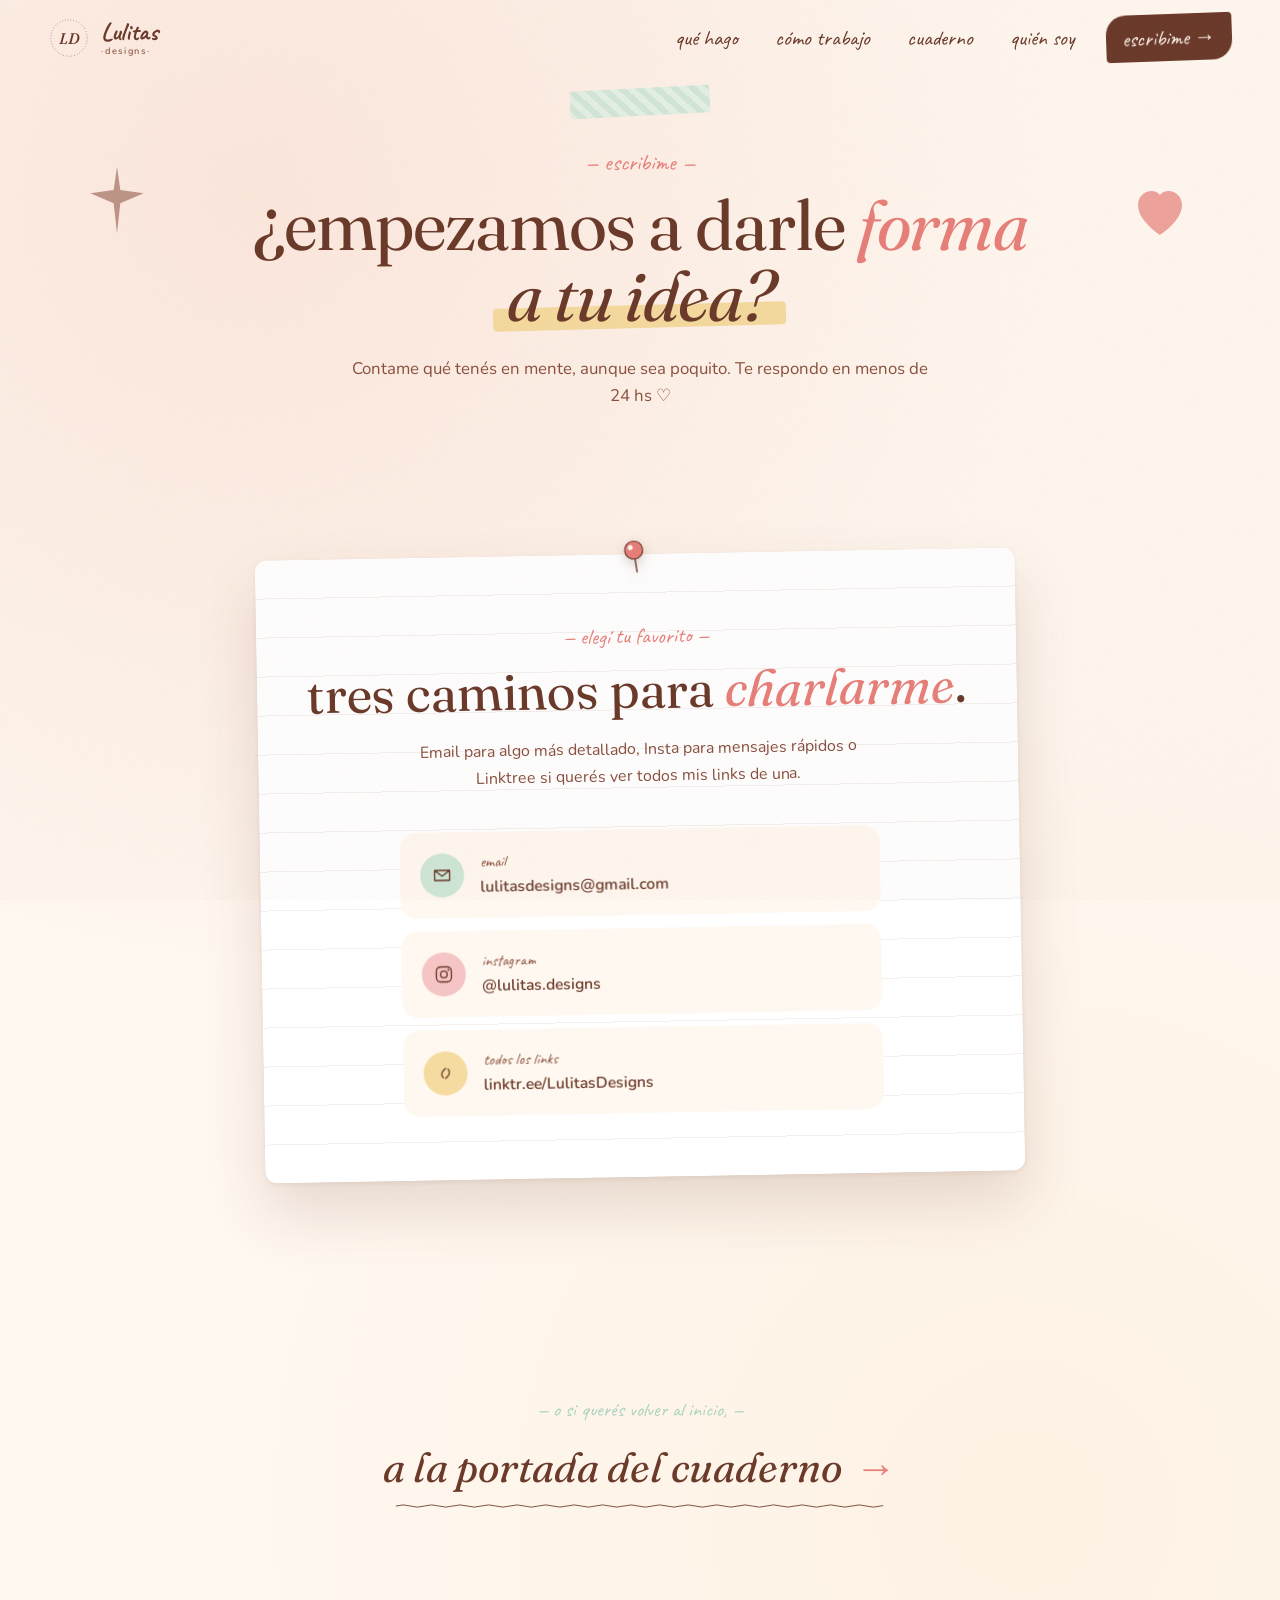
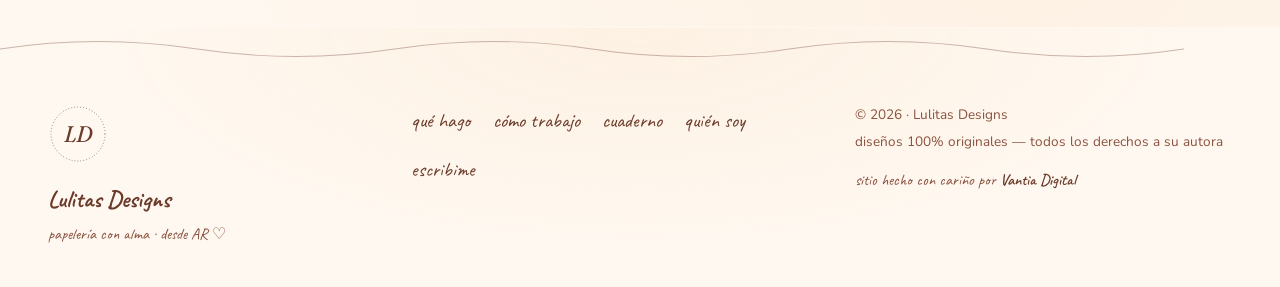
==== pages/contacto.html @ cfa13bd0 "Multi-página: cada sección en su propia URL Sale el one-page con anchors (#servicios, #proceso, etc)" ====
<!doctype html>
<html lang="es">
<head>
  <meta charset="utf-8" />
  <meta name="viewport" content="width=device-width, initial-scale=1, viewport-fit=cover" />
  <title>Escribime · Lulitas Designs</title>
  <meta name="description" content="Escribime por email, Instagram o Linktree. Te respondo en menos de 24 hs con muchas ganas de empezar tu proyecto." />
  <meta name="theme-color" content="#fff8f0" />
  <link rel="icon" type="image/svg+xml" href="../assets/images/favicon.svg" />
  <link rel="preconnect" href="https://fonts.googleapis.com" />
  <link rel="preconnect" href="https://fonts.gstatic.com" crossorigin />
  <link rel="stylesheet" href="https://fonts.googleapis.com/css2?family=Caveat:wght@400;500;600;700&family=Fraunces:ital,opsz,wght@0,9..144,400;0,9..144,500;1,9..144,400;1,9..144,500&family=Nunito:wght@300;400;500;600;700&display=swap" />
  <link rel="stylesheet" href="../assets/css/main.css?v=3" />
  <link rel="stylesheet" href="../assets/css/animations.css?v=3" />
</head>
<body data-page="contacto">

  <div class="loader" id="loader" aria-hidden="true">
    <div class="loader-heart" aria-hidden="true">
      <svg viewBox="0 0 64 64">
        <path d="M32 56s-22-14-22-30c0-8 6-14 14-14 5 0 8 3 8 3s3-3 8-3c8 0 14 6 14 14 0 16-22 30-22 30z"
              fill="#f5c5c5" stroke="#6b3a2a" stroke-width="1.4"/>
        <text x="32" y="32" text-anchor="middle" font-family="Fraunces, serif" font-style="italic" font-size="14" fill="#6b3a2a">LD</text>
      </svg>
    </div>
    <span class="loader-text">un momentito ♡</span>
  </div>

  <header class="nav" id="nav">
    <a href="../index.html" class="nav-brand" aria-label="Lulitas Designs — inicio">
      <span class="nav-stamp">
        <svg viewBox="0 0 60 60" aria-hidden="true">
          <circle cx="30" cy="30" r="26" fill="none" stroke="currentColor" stroke-width=".9" stroke-dasharray="1 3"/>
          <text x="30" y="38" text-anchor="middle" font-family="Fraunces, serif" font-style="italic" font-weight="500" font-size="22" fill="currentColor">LD</text>
        </svg>
      </span>
      <span class="nav-name">
        <em>Lulitas</em>
        <span>·Designs·</span>
      </span>
    </a>

    <nav class="nav-links" aria-label="Navegación principal">
      <a href="servicios.html">qué hago</a>
      <a href="proceso.html">cómo trabajo</a>
      <a href="portfolio.html">cuaderno</a>
      <a href="sobre.html">quién soy</a>
      <a href="contacto.html" class="nav-link-cta">escribime →</a>
    </nav>

    <button class="nav-burger" id="navBurger" aria-label="Abrir menú" aria-expanded="false">
      <span></span><span></span><span></span>
    </button>
  </header>

  <div class="drawer" id="drawer" aria-hidden="true">
    <nav class="drawer-links">
      <a href="servicios.html">qué hago</a>
      <a href="proceso.html">cómo trabajo</a>
      <a href="portfolio.html">cuaderno</a>
      <a href="sobre.html">quién soy</a>
      <a href="contacto.html">escribime ♡</a>
    </nav>
    <div class="drawer-foot">
      <a href="https://www.instagram.com/lulitas.designs/" target="_blank" rel="noopener">@lulitas.designs</a>
      <a href="mailto:lulitasdesigns@gmail.com">email</a>
    </div>
  </div>

  <main>

    <section class="page-hero">
      <span class="ph-tape" aria-hidden="true"></span>
      <svg class="ph-doodle ph-doodle-1" viewBox="0 0 24 24" aria-hidden="true">
        <path d="M12 2 L13 9 L20 10 L13 13 L12 22 L11 13 L4 10 L11 9 Z" fill="currentColor"/>
      </svg>
      <svg class="ph-doodle ph-doodle-2" viewBox="0 0 30 30" aria-hidden="true">
        <path d="M15 26s-11-7-11-15c0-4 3-7 7-7 2.5 0 4 2 4 2s1.5-2 4-2c4 0 7 3 7 7 0 8-11 15-11 15z" fill="currentColor"/>
      </svg>
      <p class="ph-eyebrow">— escribime —</p>
      <h1 class="ph-title">
        ¿empezamos a darle <em>forma</em><br/>
        <span class="hl">a tu idea?</span>
      </h1>
      <p class="ph-sub">
        Contame qué tenés en mente, aunque sea poquito.
        Te respondo en menos de 24 hs ♡
      </p>
    </section>

    <section class="contact">

      <div class="note">
        <span class="note-pin" aria-hidden="true">
          <svg viewBox="0 0 40 40">
            <circle cx="20" cy="14" r="9" fill="#e8807a" stroke="#6b3a2a" stroke-width="1.2"/>
            <circle cx="17" cy="11" r="2.5" fill="#fff8f0"/>
            <path d="M20 23 L20 36" stroke="#6b3a2a" stroke-width="1.4" stroke-linecap="round"/>
          </svg>
        </span>

        <p class="note-eyebrow">— elegí tu favorito —</p>
        <h2 class="note-title">
          tres caminos para <em>charlarme</em>.
        </h2>
        <p class="note-text">
          Email para algo más detallado, Insta para mensajes rápidos
          o Linktree si querés ver todos mis links de una.
        </p>

        <div class="note-channels">
          <a href="mailto:lulitasdesigns@gmail.com" class="channel">
            <span class="channel-circle" style="--c:#cfe7d7" aria-hidden="true">
              <svg viewBox="0 0 24 24"><path d="M3 6h18v12H3z M3 6l9 7 9-7" fill="none" stroke="currentColor" stroke-width="1.6" stroke-linejoin="round"/></svg>
            </span>
            <div>
              <span class="channel-label">email</span>
              <strong>lulitasdesigns@gmail.com</strong>
            </div>
          </a>

          <a href="https://www.instagram.com/lulitas.designs/" target="_blank" rel="noopener" class="channel">
            <span class="channel-circle" style="--c:#f5c5c5" aria-hidden="true">
              <svg viewBox="0 0 24 24"><rect x="3" y="3" width="18" height="18" rx="5" fill="none" stroke="currentColor" stroke-width="1.6"/><circle cx="12" cy="12" r="4" fill="none" stroke="currentColor" stroke-width="1.6"/><circle cx="17.5" cy="6.5" r="1.2" fill="currentColor"/></svg>
            </span>
            <div>
              <span class="channel-label">instagram</span>
              <strong>@lulitas.designs</strong>
            </div>
          </a>

          <a href="https://linktr.ee/LulitasDesigns" target="_blank" rel="noopener" class="channel">
            <span class="channel-circle" style="--c:#f5dba0" aria-hidden="true">
              <svg viewBox="0 0 24 24"><path d="M9 17c-2-2-2-6 0-8l3-3M15 7c2 2 2 6 0 8l-3 3" fill="none" stroke="currentColor" stroke-width="1.6" stroke-linecap="round"/></svg>
            </span>
            <div>
              <span class="channel-label">todos los links</span>
              <strong>linktr.ee/LulitasDesigns</strong>
            </div>
          </a>
        </div>
      </div>

    </section>

    <section class="nextpage">
      <p class="nextpage-eyebrow">— o si querés volver al inicio, —</p>
      <a href="../index.html" class="nextpage-link">
        a la portada del cuaderno <span class="arrow">→</span>
      </a>
    </section>

  </main>

  <footer class="footer">
    <svg class="footer-wave" viewBox="0 0 1200 40" preserveAspectRatio="none" aria-hidden="true">
      <path d="M0 20 Q100 0 200 20 T400 20 T600 20 T800 20 T1000 20 T1200 20"
            fill="none" stroke="#6b3a2a" stroke-width="1.2" stroke-linecap="round"/>
    </svg>
    <div class="footer-inner">
      <div class="footer-brand">
        <svg viewBox="0 0 80 80" aria-hidden="true">
          <circle cx="40" cy="40" r="36" fill="none" stroke="currentColor" stroke-width="1" stroke-dasharray="1 3"/>
          <text x="40" y="50" text-anchor="middle" font-family="Fraunces, serif" font-style="italic" font-size="30" fill="currentColor">LD</text>
        </svg>
        <p><em>Lulitas Designs</em><br/><span>papelería con alma · desde AR ♡</span></p>
      </div>
      <nav class="footer-nav">
        <a href="servicios.html">qué hago</a>
        <a href="proceso.html">cómo trabajo</a>
        <a href="portfolio.html">cuaderno</a>
        <a href="sobre.html">quién soy</a>
        <a href="contacto.html">escribime</a>
      </nav>
      <div class="footer-meta">
        <p>© <span id="year">2026</span> · Lulitas Designs</p>
        <p>diseños 100% originales — todos los derechos a su autora</p>
        <p class="footer-sig">sitio hecho con cariño por <a href="#" rel="noopener">Vantia Digital</a></p>
      </div>
    </div>
  </footer>

  <script src="../assets/js/main.js?v=3" defer></script>
  <script src="../assets/js/animations.js?v=3" defer></script>
</body>
</html>
---- assets/css/main.css ----
/* =============================================================
   Lulitas Designs · main.css  ·  v2
   Estética: scrapbook / papelería boutique.
   Washi tape, polaroids, doodles, handwritten.
   ============================================================= */

:root {
  /* Marca — paleta blush dominante, wine como acento */
  --paper:        #fff8f0;
  --paper-warm:   #fdf1e3;
  --paper-pink:   #fce8de;
  --blush:        #fadbd0;
  --blush-deep:   #f5c5c5;
  --pink:         #f0a8a8;
  --pink-deep:    #e8807a;

  --mint:         #cfe7d7;
  --mint-deep:    #a9d3bd;
  --sky:          #d4e6ef;
  --butter:       #f5dba0;
  --lavender:     #ddd0e5;

  --wine:         #6b3a2a;   /* texto principal, doodles, contornos */
  --wine-soft:    #8a513f;
  --ink:          #4a2519;

  --muted:        #a48875;

  /* Layout */
  --maxw: 1240px;
  --pad: clamp(1.25rem, 4vw, 3rem);

  /* Tipos */
  --f-script:  'Caveat', 'Brush Script MT', cursive;
  --f-serif:   'Fraunces', 'Cormorant Garamond', Georgia, serif;
  --f-sans:    'Nunito', -apple-system, BlinkMacSystemFont, 'Segoe UI', sans-serif;

  --r-soft: 14px;
  --r-card: 22px;

  --ease: cubic-bezier(.22,.61,.36,1);
  --ease-snap: cubic-bezier(.16,1,.3,1);
}

/* ============================================================
   Reset y base
   ============================================================ */
*, *::before, *::after { box-sizing: border-box; }
html { -webkit-text-size-adjust: 100%; scroll-behavior: smooth; }
html, body { margin: 0; padding: 0; }

body {
  font-family: var(--f-sans);
  font-size: 16.5px;
  line-height: 1.65;
  color: var(--wine);
  /* fondo: papel muy sutilmente texturado */
  background:
    radial-gradient(circle at 20% 10%, var(--paper-pink) 0, transparent 40%),
    radial-gradient(circle at 80% 80%, var(--paper-warm) 0, transparent 45%),
    var(--paper);
  overflow-x: hidden;
  -webkit-font-smoothing: antialiased;
  -moz-osx-font-smoothing: grayscale;
}

/* Textura papel sutil (grano + manchas) */
body::before {
  content: '';
  position: fixed; inset: 0;
  pointer-events: none; z-index: 999;
  background-image: url("data:image/svg+xml;utf8,<svg xmlns='http://www.w3.org/2000/svg' width='220' height='220'><filter id='n'><feTurbulence type='fractalNoise' baseFrequency='1.2' numOctaves='2' stitchTiles='stitch'/><feColorMatrix values='0 0 0 0 0.42  0 0 0 0 0.23  0 0 0 0 0.17  0 0 0 0.16 0'/></filter><rect width='220' height='220' filter='url(%23n)'/></svg>");
  opacity: .35;
  mix-blend-mode: multiply;
}

img, svg, video { display: block; max-width: 100%; height: auto; }
a { color: inherit; text-decoration: none; }
button { font: inherit; cursor: pointer; border: 0; background: transparent; color: inherit; }
ul, ol { margin: 0; padding: 0; list-style: none; }
h1, h2, h3, h4 { margin: 0; font-weight: 500; line-height: 1.1; }
p { margin: 0; }

::selection { background: var(--blush-deep); color: var(--wine); }

/* ============================================================
   LOADER (corazón latiendo)
   ============================================================ */
.loader {
  position: fixed; inset: 0; z-index: 1200;
  background: var(--paper);
  display: grid; place-items: center; gap: 1rem;
  transition: opacity .7s var(--ease), visibility .7s;
}
.loader.is-hidden { opacity: 0; visibility: hidden; }
.loader-heart {
  width: 80px;
  animation: heart-beat 1.1s ease-in-out infinite;
}
.loader-text {
  font-family: var(--f-script); font-size: 1.5rem; color: var(--wine);
}
@keyframes heart-beat {
  0%, 100% { transform: scale(1); }
  20%      { transform: scale(1.15); }
  40%      { transform: scale(.95); }
  60%      { transform: scale(1.1); }
}

/* ============================================================
   NAVBAR – tipo postal
   ============================================================ */
.nav {
  position: fixed; top: 0; left: 0; right: 0; z-index: 100;
  display: flex; align-items: center; justify-content: space-between;
  gap: 1.5rem;
  padding: .9rem var(--pad);
  background: transparent;
  transition: background .3s var(--ease), backdrop-filter .3s, border-color .3s, padding .3s;
  border-bottom: 1px solid transparent;
}
.nav.is-scrolled {
  background: rgba(255, 248, 240, .82);
  backdrop-filter: blur(12px) saturate(1.4);
  -webkit-backdrop-filter: blur(12px) saturate(1.4);
  border-bottom-color: rgba(107,58,42,.1);
  padding-top: .65rem; padding-bottom: .65rem;
}

.nav-brand {
  display: inline-flex; align-items: center; gap: .7rem;
  color: var(--wine);
}
.nav-stamp {
  width: 42px; height: 42px; display: grid; place-items: center;
  color: var(--wine);
  transition: transform .5s var(--ease-snap);
}
.nav-stamp svg { width: 100%; height: 100%; }
.nav-brand:hover .nav-stamp { transform: rotate(-12deg); }

.nav-name { display: flex; flex-direction: column; line-height: 1; gap: 3px; }
.nav-name em {
  font-family: var(--f-script); font-style: normal; font-weight: 700;
  font-size: 1.6rem; color: var(--wine);
}
.nav-name span {
  font-family: var(--f-sans); font-weight: 500; letter-spacing: .18em;
  font-size: .58rem; text-transform: lowercase; color: var(--wine-soft);
}

.nav-links {
  display: flex; gap: 1.8rem; align-items: center;
}
.nav-links a {
  font-family: var(--f-script); font-size: 1.35rem; color: var(--wine);
  position: relative; padding: .2rem .25rem;
  transition: color .25s, transform .3s var(--ease-snap);
}
.nav-links a::after {
  content: ''; position: absolute; left: 0; right: 0; bottom: -2px;
  height: 6px;
  background:
    radial-gradient(circle at 50% 50%, var(--blush-deep) 0 2px, transparent 3px);
  background-size: 8px 100%;
  background-repeat: repeat-x;
  opacity: 0;
  transition: opacity .3s;
}
.nav-links a:hover { transform: translateY(-2px); }
.nav-links a:hover::after,
.nav-links a.is-active::after { opacity: 1; }

.nav-link-cta {
  background: var(--wine); color: var(--paper) !important;
  padding: .35rem 1rem !important;
  border-radius: 20px 4px 20px 4px;
  transform: rotate(-2deg);
}
.nav-link-cta::after { display: none !important; }
.nav-link-cta:hover { transform: rotate(0deg) translateY(-2px) !important; background: var(--pink-deep) !important; }

.nav-burger {
  display: none;
  width: 44px; height: 44px;
  flex-direction: column; justify-content: center; align-items: center; gap: 5px;
}
.nav-burger span {
  display: block; width: 22px; height: 1.6px; background: var(--wine);
  border-radius: 2px;
  transition: transform .3s var(--ease-snap), opacity .3s;
}
.nav-burger.is-open span:nth-child(1) { transform: translateY(6.6px) rotate(45deg); }
.nav-burger.is-open span:nth-child(2) { opacity: 0; }
.nav-burger.is-open span:nth-child(3) { transform: translateY(-6.6px) rotate(-45deg); }

.drawer {
  position: fixed; inset: 0; z-index: 90;
  background:
    radial-gradient(circle at 30% 30%, var(--blush) 0, transparent 50%),
    var(--paper);
  display: flex; flex-direction: column; justify-content: center; align-items: center;
  gap: 2.5rem;
  opacity: 0; visibility: hidden;
  transition: opacity .35s var(--ease), visibility .35s;
}
.drawer.is-open { opacity: 1; visibility: visible; }
.drawer-links { display: flex; flex-direction: column; gap: 1rem; text-align: center; }
.drawer-links a {
  font-family: var(--f-script); font-size: 2.4rem; color: var(--wine);
  transition: transform .3s var(--ease-snap), color .25s;
}
.drawer-links a:hover { color: var(--pink-deep); transform: rotate(-3deg); }
.drawer-foot { display: flex; gap: 1.4rem; font-size: 1rem; color: var(--wine-soft); }
.drawer-foot a { font-family: var(--f-script); font-size: 1.4rem; }

@media (max-width: 900px) {
  .nav-links { display: none; }
  .nav-burger { display: flex; }
}

/* ============================================================
   WASHI TAPE (cintas decorativas)
   ============================================================ */
.washi {
  position: absolute;
  width: 110px; height: 26px;
  top: -10px; left: 50%; transform: translateX(-50%) rotate(-4deg);
  pointer-events: none;
  z-index: 2;
  opacity: .92;
  /* tape rugoso */
  border-radius: 2px;
  filter: drop-shadow(0 1px 2px rgba(107,58,42,.12));
}
.washi-mint   { background:
  repeating-linear-gradient(45deg, rgba(255,255,255,.4) 0 6px, transparent 6px 12px),
  var(--mint);
}
.washi-pink   { background:
  repeating-linear-gradient(135deg, rgba(255,255,255,.45) 0 4px, transparent 4px 10px),
  var(--blush-deep);
}
.washi-butter { background:
  repeating-linear-gradient(0deg, rgba(255,255,255,.4) 0 5px, transparent 5px 12px),
  var(--butter);
}
/* bordes dentados de la cinta */
.washi::before, .washi::after {
  content: ''; position: absolute; top: 0; bottom: 0; width: 8px;
  background: inherit;
  -webkit-mask: radial-gradient(circle at 50% 50%, transparent 3px, black 3.5px);
          mask: radial-gradient(circle at 50% 50%, transparent 3px, black 3.5px);
  background-size: 8px 4px;
}
.washi::before { left: -4px; }
.washi::after  { right: -4px; }
.washi-top    { top: -8px; transform: translateX(-50%) rotate(3deg); }

/* ============================================================
   DOODLES (decoraciones SVG)
   ============================================================ */
.doodle { position: absolute; pointer-events: none; z-index: 1; }

/* ============================================================
   BUTTON soft (handcrafted)
   ============================================================ */
.btn-soft {
  display: inline-flex; align-items: center; gap: .8rem;
  font-family: var(--f-script); font-size: 1.5rem;
  color: var(--paper);
  background: var(--wine);
  padding: .55rem 1.6rem .65rem;
  border-radius: 30px 6px 30px 6px;
  position: relative;
  box-shadow: 0 4px 0 0 var(--ink), 0 8px 20px rgba(107,58,42,.18);
  transition: transform .25s var(--ease-snap), box-shadow .25s, background .25s;
  transform: rotate(-1.5deg);
}
.btn-soft svg { width: 30px; height: 18px; }
.btn-soft:hover {
  transform: rotate(0deg) translateY(-2px);
  background: var(--pink-deep);
  box-shadow: 0 6px 0 0 var(--wine), 0 14px 26px rgba(107,58,42,.25);
}
.btn-soft:active { transform: translateY(2px); box-shadow: 0 1px 0 0 var(--ink); }

.link-doodle {
  display: inline-block;
  font-family: var(--f-script); font-size: 1.3rem;
  color: var(--wine);
  padding-bottom: 4px;
  position: relative;
}
.link-doodle::after {
  content: ''; position: absolute; left: 0; right: 0; bottom: -2px;
  height: 6px;
  background:
    url("data:image/svg+xml;utf8,<svg xmlns='http://www.w3.org/2000/svg' viewBox='0 0 80 6'><path d='M0 3 Q10 0 20 3 T40 3 T60 3 T80 3' fill='none' stroke='%236b3a2a' stroke-width='1.2' stroke-linecap='round'/></svg>") repeat-x;
  background-size: 60px 6px;
  transform: scaleX(.95) translateY(2px);
  transition: transform .3s var(--ease-snap);
}
.link-doodle:hover::after { transform: scaleX(1) translateY(0); }

/* ============================================================
   HERO  (collage)
   ============================================================ */
.hero {
  position: relative;
  padding: 9rem var(--pad) 6rem;
  min-height: 100svh;
  display: grid; place-items: center;
  overflow: hidden;
}

.hero-collage {
  max-width: 1100px;
  width: 100%;
  display: grid;
  grid-template-columns: 1fr 1.1fr;
  gap: 3rem;
  align-items: center;
  position: relative;
  z-index: 3;
}
@media (max-width: 900px) {
  .hero-collage { grid-template-columns: 1fr; gap: 2rem; }
}

/* Polaroid del hero */
.hero-polaroid {
  position: relative;
  background: #fff;
  padding: 16px; padding-bottom: 60px;
  border-radius: 4px;
  box-shadow:
    0 1px 2px rgba(107,58,42,.08),
    0 22px 50px rgba(107,58,42,.18);
  transform: rotate(-4deg);
  justify-self: center;
  max-width: 360px; width: 100%;
  transition: transform .8s var(--ease-snap);
}
.hero-polaroid:hover { transform: rotate(-1deg) scale(1.02); }

.hero-polaroid .polaroid-image {
  background: var(--blush);
  border-radius: 2px;
  overflow: hidden;
}
.hero-polaroid .polaroid-image svg { width: 100%; height: auto; display: block; }

.polaroid-caption {
  position: absolute; left: 0; right: 0; bottom: 14px;
  text-align: center;
  font-family: var(--f-script); font-size: 1.6rem;
  color: var(--wine);
}
.polaroid-caption em { font-style: italic; color: var(--pink-deep); font-family: var(--f-serif); font-weight: 500; }

/* Carta del hero */
.hero-letter { position: relative; }

.hero-hi {
  display: flex; align-items: center; gap: .8rem;
  margin-bottom: 1rem;
}
.hi-hand {
  font-family: var(--f-script); font-size: 2rem; color: var(--pink-deep);
  transform: rotate(-3deg);
}
.hi-icon { font-size: 1.6rem; color: var(--mint-deep); animation: spin-slow 18s linear infinite; }
@keyframes spin-slow { to { transform: rotate(360deg); } }

.hero-title {
  font-family: var(--f-serif);
  font-size: clamp(2.6rem, 7vw, 5.4rem);
  line-height: 1.02;
  color: var(--wine);
  font-weight: 400;
  letter-spacing: -.02em;
  margin-bottom: 1.4rem;
}
.hero-title em { font-style: italic; color: var(--pink-deep); }
.hero-title .script {
  font-family: var(--f-script); font-size: 1.15em;
  color: var(--wine); font-style: normal;
  display: inline-block; transform: rotate(-2deg) translateY(.05em);
}
.hero-underline {
  position: relative; display: inline-block;
}
.hero-underline::after {
  content: ''; position: absolute; left: -4%; right: -4%; bottom: -.05em;
  height: .35em;
  background: var(--butter);
  z-index: -1;
  transform: rotate(-1deg);
  border-radius: 4px;
}

.hero-text {
  font-size: 1.05rem; color: var(--wine-soft);
  max-width: 460px; margin-bottom: 2rem;
}
.hero-text strong { color: var(--wine); font-weight: 700; }

.hero-actions {
  display: flex; align-items: center; gap: 1.6rem; flex-wrap: wrap;
}

/* Decoraciones hero */
.doodle-flor-1 {
  width: 70px; top: 14%; right: 8%; color: var(--mint-deep);
  animation: float 8s ease-in-out infinite;
}
.doodle-heart-1 {
  width: 38px; top: 22%; left: 4%; color: var(--pink-deep);
  animation: float 6s ease-in-out infinite .3s;
}
.doodle-heart-2 {
  width: 26px; bottom: 18%; left: 14%; color: var(--blush-deep);
  animation: float 7s ease-in-out infinite .8s;
}
.doodle-star-1 {
  width: 28px; top: 60%; right: 18%; color: var(--butter);
  animation: twinkle 3s ease-in-out infinite;
}
.doodle-swirl-1 {
  width: 110px; bottom: 12%; right: 6%; color: var(--wine-soft);
  opacity: .55;
}
.doodle-arrow {
  width: 90px; bottom: 28%; left: 38%; color: var(--wine-soft);
  opacity: .6;
}
@keyframes float {
  0%, 100% { transform: translateY(0) rotate(0); }
  50%      { transform: translateY(-12px) rotate(6deg); }
}
@keyframes twinkle {
  0%, 100% { opacity: .9; transform: scale(1); }
  50%      { opacity: 1; transform: scale(1.3) rotate(180deg); }
}

/* Sticker bunny pegado abajo derecha */
.sticker {
  position: absolute; z-index: 4; pointer-events: none;
  filter: drop-shadow(0 6px 12px rgba(107,58,42,.18));
}
.sticker-bunny {
  bottom: 4%; right: 4%; width: 80px;
  transform: rotate(12deg);
  animation: bounce 4s ease-in-out infinite;
}
@keyframes bounce {
  0%, 100% { transform: rotate(12deg) translateY(0); }
  50%      { transform: rotate(8deg) translateY(-8px); }
}

/* Badge "100% hecho a mano" */
.badge-round {
  position: absolute;
  width: 110px; height: 110px;
  pointer-events: none;
  filter: drop-shadow(0 6px 14px rgba(107,58,42,.18));
}
.badge-handmade {
  top: 8%; left: 50%;
  transform: rotate(-15deg);
}
.badge-handmade svg { animation: badge-spin 22s linear infinite; }
@keyframes badge-spin {
  to { transform: rotate(360deg); }
}
@media (max-width: 900px) {
  .badge-handmade { top: 4%; left: auto; right: 8%; width: 90px; }
  .sticker-bunny { display: none; }
}

/* ============================================================
   DIVIDER ondulado
   ============================================================ */
.divider {
  display: block;
  width: 100%; height: 40px;
  margin: 1.5rem 0;
  opacity: .35;
}

/* ============================================================
   PAGE HEADS reutilizables (no eyebrow con dot)
   ============================================================ */
.page-head {
  max-width: 700px; margin: 0 auto 4rem;
  text-align: center;
}
.page-eyebrow {
  font-family: var(--f-script); font-size: 1.3rem;
  color: var(--pink-deep); margin-bottom: .6rem;
}
.page-eyebrow.alt { color: var(--mint-deep); }
.page-title {
  font-family: var(--f-serif);
  font-size: clamp(2rem, 4.6vw, 3.4rem);
  color: var(--wine); font-weight: 400; line-height: 1.05;
  letter-spacing: -.015em;
}
.page-title em { font-style: italic; color: var(--pink-deep); }
.page-title .hl {
  position: relative; display: inline-block;
  font-style: italic; color: var(--wine);
}
.page-title .hl::after {
  content: ''; position: absolute; left: -5%; right: -5%; bottom: 4%;
  height: .35em; background: var(--mint); z-index: -1;
  transform: rotate(-1.5deg); border-radius: 4px;
}
.page-sub {
  margin-top: 1.2rem;
  color: var(--wine-soft); font-size: 1rem;
}

/* ============================================================
   SERVICIOS — etiquetas / tag cards
   ============================================================ */
.services {
  padding: 5rem var(--pad) 6rem;
  max-width: var(--maxw); margin: 0 auto;
}

.tags-wall {
  display: grid;
  grid-template-columns: repeat(auto-fit, minmax(260px, 1fr));
  gap: 2rem 1.6rem;
  padding-top: 2rem;
}

.tag-card {
  position: relative;
  background: #fff;
  border-radius: 8px;
  padding: 2.4rem 1.7rem 1.6rem;
  box-shadow:
    0 1px 2px rgba(107,58,42,.06),
    0 16px 36px rgba(107,58,42,.10);
  transform: rotate(var(--tilt, -3deg));
  transition: transform .5s var(--ease-snap), box-shadow .5s;
  --tilt: -3deg;
}
.tag-1 { --tilt: -3deg; } .tag-2 { --tilt: 2deg; }
.tag-3 { --tilt: -2deg; } .tag-4 { --tilt: 3deg; }
.tag-5 { --tilt: -1deg; } .tag-6 { --tilt: 2deg; }
.tag-card:hover {
  transform: rotate(0deg) translateY(-6px);
  box-shadow:
    0 1px 2px rgba(107,58,42,.08),
    0 28px 50px rgba(107,58,42,.18);
}

.tag-sticker {
  position: absolute; top: -16px; right: 22px;
  width: 50px; height: 50px; border-radius: 50%;
  background: var(--c, var(--blush-deep));
  display: grid; place-items: center;
  font-size: 1.4rem; color: var(--wine);
  box-shadow: 0 4px 10px rgba(107,58,42,.15);
  transform: rotate(8deg);
  transition: transform .4s var(--ease-snap);
}
.tag-card:hover .tag-sticker { transform: rotate(-10deg) scale(1.1); }

.tag-card h3 {
  font-family: var(--f-serif); font-style: italic;
  font-size: 1.55rem; color: var(--wine);
  margin-bottom: .6rem;
  font-weight: 500;
}
.tag-card p {
  color: var(--wine-soft); font-size: .96rem;
  margin-bottom: 1.2rem; line-height: 1.55;
}
.tag-list {
  display: flex; flex-wrap: wrap; gap: .4rem;
}
.tag-list li {
  font-family: var(--f-script); font-size: 1.05rem;
  color: var(--wine);
  padding: .05rem .65rem;
  background: var(--paper-warm);
  border-radius: 16px;
}

.badge-mini {
  position: absolute; bottom: -10px; left: 20px;
  font-family: var(--f-script); font-size: 1.05rem;
  background: var(--pink-deep); color: var(--paper);
  padding: .15rem .8rem;
  border-radius: 12px;
  transform: rotate(-4deg);
  box-shadow: 0 4px 10px rgba(232,128,122,.4);
}

/* ============================================================
   PROCESO — notebook con checklist
   ============================================================ */
.process {
  padding: 6rem var(--pad);
}

.notebook {
  max-width: 800px; margin: 0 auto;
  background: #fff;
  border-radius: 4px;
  padding: 3rem 2.5rem;
  position: relative;
  box-shadow: 0 1px 2px rgba(107,58,42,.06), 0 30px 60px rgba(107,58,42,.12);
  /* líneas de cuaderno */
  background-image:
    /* margen rojo izquierdo */
    linear-gradient(to right, transparent 56px, var(--pink-deep) 56px, var(--pink-deep) 57px, transparent 57px),
    /* lineas horizontales */
    repeating-linear-gradient(transparent 0 38px, rgba(107,58,42,.12) 38px 39px);
  background-attachment: local;
}
.notebook::before {
  /* perforaciones izquierdas */
  content: ''; position: absolute; top: 0; bottom: 0; left: 22px;
  width: 14px;
  background-image: radial-gradient(circle at 50% 50%, var(--paper) 4px, transparent 5px);
  background-size: 14px 76px;
  background-repeat: repeat-y;
}

@media (max-width: 600px) {
  .notebook { padding: 2rem 1.4rem 2rem 3rem; }
  .notebook::before { left: 8px; }
}

.notebook-head { text-align: center; margin-bottom: 2.2rem; }
.notebook-title {
  font-family: var(--f-serif); font-size: clamp(1.7rem, 3.6vw, 2.6rem);
  color: var(--wine); font-weight: 400;
}
.notebook-title em { font-style: italic; color: var(--pink-deep); }

.checklist {
  display: flex; flex-direction: column; gap: 1.6rem;
  padding-left: 1.5rem;
}
.check-item {
  display: grid; grid-template-columns: 40px 1fr auto;
  gap: 1rem; align-items: start;
  padding: .3rem 0;
  position: relative;
}
.check-tick {
  width: 30px; height: 30px;
  color: var(--mint-deep);
  margin-top: 4px;
}
.check-tick svg { width: 100%; height: 100%; }

.check-item h3 {
  font-family: var(--f-script); font-size: 1.7rem;
  color: var(--wine); font-weight: 600;
  margin-bottom: .2rem;
}
.check-item p {
  font-size: .98rem; color: var(--wine-soft);
}

.check-num {
  font-family: var(--f-serif); font-style: italic;
  font-size: 1.4rem; color: var(--blush-deep);
  align-self: center;
}

.notebook-foot {
  text-align: center; margin-top: 2.4rem;
  font-family: var(--f-script); font-size: 1.45rem;
  color: var(--wine-soft);
}
.notebook-foot strong { color: var(--pink-deep); font-weight: 700; }

/* ============================================================
   PORTFOLIO — muro de polaroids
   ============================================================ */
.portfolio {
  padding: 6rem var(--pad) 8rem;
  max-width: var(--maxw); margin: 0 auto;
  position: relative;
}

.board {
  display: grid;
  grid-template-columns: repeat(3, 1fr);
  gap: 3rem 2.4rem;
  padding: 3rem 1rem 2rem;
}
@media (max-width: 900px) { .board { grid-template-columns: repeat(2, 1fr); } }
@media (max-width: 560px) { .board { grid-template-columns: 1fr; gap: 2.5rem; } }

.polaroid {
  position: relative;
  background: #fff;
  padding: 14px; padding-bottom: 52px;
  border-radius: 3px;
  box-shadow:
    0 1px 2px rgba(107,58,42,.08),
    0 18px 40px rgba(107,58,42,.14);
  transform: rotate(var(--rot-deg, 0deg));
  transition: transform .6s var(--ease-snap), box-shadow .5s, z-index 0s linear .5s;
  margin: 0;
  z-index: 1;
}
.pol-1 { --rot-deg: -3deg; } .pol-2 { --rot-deg: 2deg; }
.pol-3 { --rot-deg: -1deg; } .pol-4 { --rot-deg: 3deg; }
.pol-5 { --rot-deg: -2deg; } .pol-6 { --rot-deg: 1deg; }

.polaroid:hover {
  transform: rotate(0deg) translateY(-8px) scale(1.03);
  box-shadow:
    0 1px 2px rgba(107,58,42,.1),
    0 30px 50px rgba(107,58,42,.22);
  z-index: 10;
  transition-delay: 0s;
}

.polaroid .polaroid-image {
  aspect-ratio: 1 / 1;
  border-radius: 2px;
  overflow: hidden;
  display: grid; place-items: center;
  position: relative;
}
.polaroid figcaption {
  position: absolute; left: 0; right: 0; bottom: 10px;
  text-align: center; line-height: 1.2;
}
.polaroid figcaption span {
  display: block;
  font-family: var(--f-sans); font-size: .68rem; text-transform: uppercase; letter-spacing: .18em;
  color: var(--muted); margin-bottom: 4px;
}
.polaroid figcaption em {
  font-family: var(--f-script); font-style: normal;
  font-size: 1.3rem; color: var(--wine);
}

/* === Mock arts (dentro de polaroid-image) === */
.polaroid-image[data-art="escolares"] { background: linear-gradient(135deg, var(--paper-warm), var(--blush)); }
.polaroid-image[data-art="stickers"]  { background: linear-gradient(135deg, var(--blush), var(--blush-deep)); }
.polaroid-image[data-art="tags"]      { background: linear-gradient(135deg, var(--paper-warm), var(--butter)); }
.polaroid-image[data-art="mama"]      { background: linear-gradient(135deg, var(--blush), var(--pink)); }
.polaroid-image[data-art="pascuas"]   { background: linear-gradient(135deg, var(--sky), var(--paper-warm)); }
.polaroid-image[data-art="digital"]   { background: linear-gradient(135deg, var(--lavender), var(--paper-warm)); }

.art-escolares {
  display: grid; grid-template-columns: 1fr 1fr 1fr;
  gap: .4rem; padding: 1.2rem; width: 100%;
}
.art-escolares span {
  background: #fff;
  border-radius: 4px;
  padding: .65rem .3rem;
  text-align: center;
  font-family: var(--f-script); font-size: 1.15rem;
  color: var(--wine);
  box-shadow: 0 2px 6px rgba(107,58,42,.08);
}

.art-hearts {
  display: grid; grid-template-columns: repeat(3, 1fr);
  gap: .55rem; padding: 1.4rem;
}
.art-hearts .h {
  width: 100%; aspect-ratio: 1; background: var(--c, var(--pink));
  -webkit-mask: url("data:image/svg+xml;utf8,<svg xmlns='http://www.w3.org/2000/svg' viewBox='0 0 24 24'><path fill='black' d='M12 21s-7-4.5-9.5-9.5C0.5 7 4 3 8 4.5 10 5 12 7 12 7s2-2 4-2.5C20 3 23.5 7 21.5 11.5 19 16.5 12 21 12 21z'/></svg>") center/contain no-repeat;
          mask: url("data:image/svg+xml;utf8,<svg xmlns='http://www.w3.org/2000/svg' viewBox='0 0 24 24'><path fill='black' d='M12 21s-7-4.5-9.5-9.5C0.5 7 4 3 8 4.5 10 5 12 7 12 7s2-2 4-2.5C20 3 23.5 7 21.5 11.5 19 16.5 12 21 12 21z'/></svg>") center/contain no-repeat;
  transition: transform .35s var(--ease-snap);
}
.polaroid:hover .art-hearts .h { transform: scale(1.1) rotate(6deg); }
.polaroid:hover .art-hearts .h:nth-child(even) { transform: scale(1.1) rotate(-8deg); }

.art-tags {
  display: flex; gap: .4rem; padding: .8rem;
  align-items: center; justify-content: center; flex-wrap: wrap;
}
.tag-circ {
  width: 70px; height: 70px; border-radius: 50%;
  background: var(--c, var(--paper));
  border: 1.4px solid var(--wine);
  display: grid; place-content: center; text-align: center;
  font-family: var(--f-script); font-size: .82rem; color: var(--wine);
  line-height: 1.15;
  transition: transform .35s var(--ease-snap);
  padding: .2rem;
}
.tag-circ em { font-family: var(--f-serif); font-style: italic; font-size: 1rem; }
.polaroid:hover .tag-circ:nth-child(1) { transform: rotate(-8deg); }
.polaroid:hover .tag-circ:nth-child(3) { transform: rotate(8deg); }

.art-mama {
  position: relative;
  width: 100%; height: 100%;
  display: grid; place-items: center;
  padding: 1rem;
}
.art-mama h4 {
  font-family: var(--f-serif); font-style: italic; font-weight: 500;
  font-size: clamp(1.4rem, 4vw, 2rem); color: var(--wine);
  text-align: center; line-height: 1.05;
}
.flor-svg {
  position: absolute; top: 14%; right: 12%;
  width: 50px;
  animation: spin-slow 22s linear infinite;
}

.art-pascuas {
  display: flex; flex-direction: column; align-items: center; gap: .3rem;
  padding: .8rem;
}
.bunny-svg { width: 80px; transition: transform .4s var(--ease-snap); }
.polaroid:hover .bunny-svg { transform: rotate(-8deg) translateY(-4px); }
.art-pascuas h4 {
  font-family: var(--f-serif); font-style: italic;
  font-size: 1.2rem; color: var(--wine); text-align: center; line-height: 1.1;
}

.art-digital { padding: 1.4rem; width: 100%; display: grid; place-items: center; }
.phone {
  background: var(--wine); border-radius: 16px; padding: 6px;
  width: 86px;
}
.phone-screen {
  display: block; background: var(--paper);
  border-radius: 10px; padding: .8rem .6rem;
}
.phone-screen em {
  font-family: var(--f-sans); font-style: normal;
  font-size: .55rem; letter-spacing: .15em; text-transform: uppercase;
  color: var(--pink-deep); display: block; margin-bottom: .3rem;
}
.phone-screen strong {
  font-family: var(--f-serif); font-style: italic; font-weight: 500;
  display: block; font-size: .9rem; color: var(--wine); line-height: 1.1;
  margin-bottom: .5rem;
}
.phone-dots { display: flex; gap: 3px; }
.phone-dots i {
  width: 6px; height: 6px; border-radius: 50%;
  background: var(--c);
}

.ig-cta {
  display: inline-flex; align-items: center; gap: .55rem;
  margin: 3rem auto 0;
  font-family: var(--f-script); font-size: 1.5rem;
  color: var(--wine);
  background: var(--paper);
  padding: .4rem 1.4rem .5rem;
  border-radius: 24px 6px 24px 6px;
  border: 1.4px dashed var(--wine);
  transform: rotate(-1.5deg);
  transition: transform .35s var(--ease-snap), background .25s;
  position: absolute; left: 50%; transform: translateX(-50%) rotate(-1.5deg);
  bottom: 1rem;
}
.ig-cta svg { width: 22px; height: 22px; }
.ig-cta:hover {
  background: var(--blush);
  transform: translateX(-50%) rotate(0deg) translateY(-3px);
}
@media (max-width: 700px) {
  .portfolio { padding-bottom: 6rem; }
  .ig-cta { position: static; transform: rotate(-1.5deg); margin: 2rem auto 0; display: inline-flex; }
}

/* ============================================================
   SOBRE — carta a mano
   ============================================================ */
.about {
  padding: 6rem var(--pad) 7rem;
  background:
    radial-gradient(ellipse at 30% 30%, var(--blush) 0, transparent 60%),
    var(--paper);
  position: relative;
  overflow: hidden;
}

.about-grid {
  max-width: var(--maxw); margin: 0 auto;
  display: grid; grid-template-columns: 1fr 1.3fr;
  gap: 4rem; align-items: center;
}
@media (max-width: 900px) { .about-grid { grid-template-columns: 1fr; gap: 3rem; } }

.about-photo { display: flex; justify-content: center; }
.photo-frame {
  position: relative;
  background: #fff; padding: 18px; padding-bottom: 68px;
  border-radius: 4px;
  box-shadow:
    0 2px 4px rgba(107,58,42,.08),
    0 30px 60px rgba(107,58,42,.2);
  transform: rotate(-3deg);
  max-width: 360px; width: 100%;
  transition: transform .6s var(--ease-snap);
}
.photo-frame:hover { transform: rotate(0deg); }
.photo-art { width: 100%; height: auto; display: block; border-radius: 2px; }
.photo-tag {
  position: absolute; left: 0; right: 0; bottom: 18px;
  text-align: center;
  font-family: var(--f-script); font-size: 1.7rem;
  color: var(--wine);
}

/* Carta a la derecha */
.letter-from {
  font-family: var(--f-script); font-size: 1.3rem;
  color: var(--mint-deep);
  margin-bottom: .8rem;
}
.letter-title {
  font-family: var(--f-serif); font-size: clamp(2rem, 5vw, 3.2rem);
  color: var(--wine); font-weight: 400; line-height: 1.05;
  margin-bottom: 1.6rem;
}
.letter-title em { font-style: italic; color: var(--pink-deep); }
.letter-title .script {
  font-family: var(--f-script); font-style: normal;
  color: var(--wine); font-size: 1em;
  display: inline-block; transform: rotate(-2deg);
}
.letter-text {
  font-size: 1.02rem; color: var(--wine-soft);
  line-height: 1.7; margin-bottom: 1rem; max-width: 540px;
}
.letter-text strong { color: var(--wine); font-weight: 700; }

.letter-stats {
  display: flex; gap: 2.5rem; flex-wrap: wrap;
  margin: 2rem 0;
  padding: 1.4rem 1.2rem;
  background: var(--paper-warm);
  border-radius: 18px;
  border: 1.4px dashed var(--blush-deep);
}
.letter-stats > div { flex: 1; min-width: 100px; }
.letter-stats strong {
  display: block; font-family: var(--f-serif); font-style: italic;
  font-size: 2rem; color: var(--wine); line-height: 1; font-weight: 500;
}
.letter-stats span {
  font-family: var(--f-script); font-size: 1.05rem;
  color: var(--wine-soft); margin-top: .15rem; display: block;
}

.letter-sign {
  font-family: var(--f-script); font-size: 1.4rem;
  color: var(--wine-soft); margin-top: 2rem;
}
.signature {
  font-family: 'Caveat', cursive; font-weight: 700;
  font-size: 2.4rem; color: var(--pink-deep);
  display: inline-block; transform: rotate(-4deg);
  margin-left: .5rem;
}

/* ============================================================
   WHY — stickers redondos
   ============================================================ */
.why {
  padding: 5rem var(--pad) 6rem;
  text-align: center;
  max-width: var(--maxw); margin: 0 auto;
}
.why-title {
  font-family: var(--f-serif); font-style: italic; font-weight: 400;
  font-size: clamp(1.6rem, 4vw, 2.4rem); color: var(--wine);
  margin-bottom: 3rem;
}
.why-title em { color: var(--pink-deep); }

.why-wall {
  display: grid;
  grid-template-columns: repeat(auto-fit, minmax(220px, 1fr));
  gap: 2rem 1.5rem;
}
.why-sticker {
  background: #fff;
  border-radius: 999px 12px 999px 12px;
  padding: 2.4rem 1.6rem 1.8rem;
  box-shadow: 0 12px 30px rgba(107,58,42,.12);
  text-align: center;
  transform: rotate(var(--tilt, 0deg));
  transition: transform .4s var(--ease-snap), box-shadow .4s;
  position: relative;
}
.w-1 { --tilt: -4deg; background: var(--blush); }
.w-2 { --tilt: 3deg;  background: var(--mint); }
.w-3 { --tilt: -2deg; background: var(--sky); }
.w-4 { --tilt: 4deg;  background: var(--butter); }
.why-sticker:hover {
  transform: rotate(0deg) translateY(-4px);
  box-shadow: 0 24px 40px rgba(107,58,42,.2);
}
.ws-emoji {
  display: inline-block; font-size: 1.6rem; color: var(--wine);
  margin-bottom: .6rem;
}
.why-sticker h3 {
  font-family: var(--f-script); font-size: 1.55rem;
  color: var(--wine); margin-bottom: .4rem; font-weight: 700;
}
.why-sticker p {
  font-size: .9rem; color: var(--wine-soft);
}

/* ============================================================
   CONTACTO — nota grande
   ============================================================ */
.contact {
  padding: 6rem var(--pad) 7rem;
  position: relative;
}

.note {
  max-width: 760px; margin: 0 auto;
  position: relative;
  background: #fff;
  border-radius: 12px;
  padding: 4rem 3rem;
  text-align: center;
  box-shadow:
    0 2px 4px rgba(107,58,42,.08),
    0 30px 60px rgba(107,58,42,.16);
  transform: rotate(-1deg);
  background-image:
    repeating-linear-gradient(transparent 0 38px, rgba(107,58,42,.08) 38px 39px);
}
@media (max-width: 600px) { .note { padding: 3rem 1.5rem; } }

.note-pin {
  position: absolute; top: -18px; left: 50%;
  transform: translateX(-50%) rotate(-8deg);
  width: 40px; height: 40px;
  filter: drop-shadow(0 4px 6px rgba(107,58,42,.25));
}

.note-eyebrow {
  font-family: var(--f-script); font-size: 1.35rem;
  color: var(--pink-deep); margin-bottom: .6rem;
}
.note-title {
  font-family: var(--f-serif); font-size: clamp(2rem, 5vw, 3.2rem);
  color: var(--wine); font-weight: 400; line-height: 1.05;
  margin-bottom: 1.2rem;
}
.note-title em { font-style: italic; color: var(--pink-deep); }
.note-text {
  font-size: 1rem; color: var(--wine-soft);
  max-width: 480px; margin: 0 auto 2.5rem;
}

.note-channels {
  display: flex; flex-direction: column; gap: .8rem;
  max-width: 480px; margin: 0 auto;
}

.channel {
  display: flex; align-items: center; gap: 1rem;
  padding: 1rem 1.2rem;
  background: var(--paper);
  border-radius: 16px;
  border: 1.4px dashed transparent;
  text-align: left;
  transition: transform .35s var(--ease-snap), border-color .25s, background .25s;
}
.channel:hover {
  transform: translateX(4px) rotate(-.5deg);
  border-color: var(--blush-deep);
  background: var(--paper-warm);
}
.channel-circle {
  width: 44px; height: 44px; border-radius: 50%;
  display: grid; place-items: center; flex-shrink: 0;
  background: var(--c, var(--blush));
  color: var(--wine);
}
.channel-circle svg { width: 20px; height: 20px; }
.channel > div { flex: 1; display: flex; flex-direction: column; }
.channel-label {
  font-family: var(--f-script); font-size: 1rem; color: var(--wine-soft);
}
.channel strong {
  font-family: var(--f-sans); font-weight: 600; font-size: .98rem;
  color: var(--wine);
}

/* ============================================================
   FOOTER cálido
   ============================================================ */
.footer {
  position: relative;
  padding: 1rem var(--pad) 2.5rem;
  background:
    radial-gradient(ellipse at 50% 0%, var(--paper-warm) 0, transparent 60%),
    var(--paper);
  border-top: 1px solid transparent;
}
.footer-wave {
  display: block; width: 100%; height: 30px;
  margin: -10px -3rem 2.5rem;
  opacity: .35;
}
.footer-inner {
  max-width: var(--maxw); margin: 0 auto;
  display: grid; grid-template-columns: 1.2fr 1.5fr 1.4fr;
  gap: 2.5rem;
  align-items: start;
}
@media (max-width: 800px) { .footer-inner { grid-template-columns: 1fr; gap: 2rem; text-align: center; } }

.footer-brand { display: flex; flex-direction: column; gap: 1rem; align-items: flex-start; }
@media (max-width: 800px) { .footer-brand { align-items: center; } }
.footer-brand svg { width: 60px; height: 60px; color: var(--wine); }
.footer-brand em {
  font-family: var(--f-script); font-style: normal; font-weight: 700;
  font-size: 1.5rem; color: var(--wine);
}
.footer-brand span {
  font-family: var(--f-script); font-size: 1rem; color: var(--wine-soft);
}

.footer-nav { display: flex; flex-wrap: wrap; gap: 1rem 1.4rem; }
@media (max-width: 800px) { .footer-nav { justify-content: center; } }
.footer-nav a {
  font-family: var(--f-script); font-size: 1.25rem; color: var(--wine);
  transition: color .25s, transform .3s var(--ease-snap);
}
.footer-nav a:hover { color: var(--pink-deep); transform: translateY(-2px); }

.footer-meta { font-size: .85rem; color: var(--wine-soft); display: flex; flex-direction: column; gap: .25rem; }
.footer-meta a { color: var(--wine); font-weight: 600; }
.footer-meta a:hover { color: var(--pink-deep); }
.footer-sig { margin-top: .6rem; font-family: var(--f-script); font-size: 1rem; }

/* ============================================================
   PAGE HERO — cabecera de subpáginas
   ============================================================ */
.page-hero {
  position: relative;
  padding: 9rem var(--pad) 3rem;
  text-align: center;
  overflow: hidden;
}
.page-hero .ph-eyebrow {
  font-family: var(--f-script); font-size: 1.45rem;
  color: var(--pink-deep); margin-bottom: .4rem;
}
.page-hero .ph-title {
  font-family: var(--f-serif); font-weight: 400;
  font-size: clamp(2.4rem, 6vw, 4.4rem);
  color: var(--wine); line-height: 1.02; letter-spacing: -.015em;
}
.page-hero .ph-title em { font-style: italic; color: var(--pink-deep); }
.page-hero .ph-title .hl {
  position: relative; display: inline-block; font-style: italic;
}
.page-hero .ph-title .hl::after {
  content: ''; position: absolute; left: -5%; right: -5%; bottom: 6%;
  height: .32em; background: var(--butter);
  z-index: -1; transform: rotate(-1.5deg); border-radius: 4px;
}
.page-hero .ph-sub {
  margin: 1.4rem auto 0; max-width: 580px;
  color: var(--wine-soft); font-size: 1.05rem;
}
/* Decoración washi tape en página */
.page-hero .ph-tape {
  position: absolute; top: 5.5rem; left: 50%;
  transform: translateX(-50%) rotate(-3deg);
  width: 140px; height: 28px;
  border-radius: 2px; opacity: .9;
  background:
    repeating-linear-gradient(45deg, rgba(255,255,255,.4) 0 6px, transparent 6px 12px),
    var(--mint);
}
.page-hero .ph-doodle {
  position: absolute; pointer-events: none;
  opacity: .55; color: var(--wine-soft);
}
.page-hero .ph-doodle-1 { top: 35%; left: 6%; width: 80px; }
.page-hero .ph-doodle-2 { top: 40%; right: 7%; width: 60px; color: var(--pink-deep); opacity: .7; }
@media (max-width: 700px) {
  .page-hero .ph-doodle { display: none; }
}

/* ============================================================
   NEXT-PAGE block (cross-link al pie de cada subpágina)
   ============================================================ */
.nextpage {
  max-width: 760px; margin: 4rem auto 5rem;
  padding: 2.5rem var(--pad);
  text-align: center;
}
.nextpage-eyebrow {
  font-family: var(--f-script); font-size: 1.25rem;
  color: var(--mint-deep); margin-bottom: .4rem;
}
.nextpage-link {
  display: inline-flex; align-items: baseline; gap: .8rem;
  font-family: var(--f-serif); font-style: italic; font-weight: 400;
  font-size: clamp(1.7rem, 4vw, 2.6rem);
  color: var(--wine);
  padding-bottom: 6px;
  position: relative;
  transition: color .25s, transform .35s var(--ease-snap);
}
.nextpage-link::after {
  content: ''; position: absolute; left: 0; right: 0; bottom: 0;
  height: 6px;
  background:
    url("data:image/svg+xml;utf8,<svg xmlns='http://www.w3.org/2000/svg' viewBox='0 0 80 6'><path d='M0 3 Q10 0 20 3 T40 3 T60 3 T80 3' fill='none' stroke='%236b3a2a' stroke-width='1.2' stroke-linecap='round'/></svg>") repeat-x;
  background-size: 60px 6px;
  transform: scaleX(.95) translateY(2px);
  transition: transform .3s var(--ease-snap);
}
.nextpage-link:hover {
  color: var(--pink-deep);
  transform: translateY(-3px);
}
.nextpage-link:hover::after { transform: scaleX(1) translateY(0); }
.nextpage-link .arrow { font-style: normal; color: var(--pink-deep); }

/* ============================================================
   HOME ÍNDICE — cards para la portada
   ============================================================ */
.home-index {
  padding: 4rem var(--pad) 5rem;
  max-width: var(--maxw); margin: 0 auto;
}
.home-index-head {
  text-align: center; margin-bottom: 3rem;
}
.home-index-head .eyebrow-script {
  font-family: var(--f-script); font-size: 1.4rem;
  color: var(--pink-deep); margin-bottom: .4rem;
}
.home-index-head h2 {
  font-family: var(--f-serif); font-weight: 400;
  font-size: clamp(1.8rem, 4vw, 2.6rem);
  color: var(--wine);
}
.home-index-head h2 em { font-style: italic; color: var(--pink-deep); }

.index-grid {
  display: grid;
  grid-template-columns: repeat(auto-fit, minmax(240px, 1fr));
  gap: 2rem 1.6rem;
  padding-top: 2rem;
}

.index-card {
  position: relative;
  display: flex; flex-direction: column; gap: .5rem;
  background: #fff;
  padding: 2.4rem 1.8rem 1.8rem;
  border-radius: 8px;
  box-shadow:
    0 1px 2px rgba(107,58,42,.06),
    0 16px 36px rgba(107,58,42,.10);
  transform: rotate(var(--tilt, -2deg));
  transition: transform .5s var(--ease-snap), box-shadow .5s;
  text-decoration: none;
}
.index-card:nth-child(1) { --tilt: -3deg; }
.index-card:nth-child(2) { --tilt:  2deg; }
.index-card:nth-child(3) { --tilt: -2deg; }
.index-card:nth-child(4) { --tilt:  3deg; }
.index-card:nth-child(5) { --tilt: -1deg; }
.index-card:hover {
  transform: rotate(0deg) translateY(-6px);
  box-shadow:
    0 1px 2px rgba(107,58,42,.08),
    0 28px 50px rgba(107,58,42,.18);
}

.index-card .ic-num {
  font-family: var(--f-serif); font-style: italic; font-weight: 500;
  font-size: 1.4rem; color: var(--blush-deep);
  align-self: flex-start;
  margin-bottom: .3rem;
}
.index-card h3 {
  font-family: var(--f-script); font-size: 2rem;
  color: var(--wine); font-weight: 700; line-height: 1;
}
.index-card p {
  font-size: .95rem; color: var(--wine-soft);
  margin: .3rem 0 1rem;
}
.index-card .ic-go {
  font-family: var(--f-serif); font-style: italic; color: var(--pink-deep);
  margin-top: auto;
  display: inline-flex; align-items: center; gap: .35rem;
  transition: gap .3s var(--ease-snap);
}
.index-card:hover .ic-go { gap: .7rem; }
.index-card .ic-sticker {
  position: absolute; top: -14px; right: 20px;
  width: 44px; height: 44px; border-radius: 50%;
  background: var(--c, var(--blush));
  display: grid; place-items: center;
  font-size: 1.2rem; color: var(--wine);
  box-shadow: 0 4px 10px rgba(107,58,42,.15);
  transform: rotate(8deg);
}

/* ============================================================
   Accessibility focus + print
   ============================================================ */
a:focus-visible, button:focus-visible {
  outline: 2px dashed var(--wine);
  outline-offset: 4px;
  border-radius: 4px;
}

@media print {
  .nav, .footer, .loader, .sticker, .badge-handmade, .doodle { display: none !important; }
  body::before { display: none; }
  .polaroid, .tag-card, .why-sticker { transform: none !important; box-shadow: none !important; }
}

/* ============================================================
   Reduced motion
   ============================================================ */
@media (prefers-reduced-motion: reduce) {
  *, *::before, *::after {
    animation-duration: .01ms !important; animation-iteration-count: 1 !important;
    transition-duration: .01ms !important; scroll-behavior: auto !important;
  }
}
---- assets/css/animations.css ----
/* =============================================================
   Lulitas Designs · animations.css  ·  v2
   Reveals on scroll, sticker pop, washi tape "pegado".
   Sin cursor custom.
   ============================================================= */

/* ----------------------------------------------
   Reveal base
   ---------------------------------------------- */
[data-reveal] {
  opacity: 0;
  transform: translate3d(0, 22px, 0);
  transition:
    opacity .85s cubic-bezier(.22,.61,.36,1),
    transform .85s cubic-bezier(.22,.61,.36,1);
  will-change: opacity, transform;
}
[data-reveal].is-in {
  opacity: 1;
  transform: translate3d(0, 0, 0);
}

/* ----------------------------------------------
   Polaroids — entrada con leve rotación final
   ---------------------------------------------- */
.polaroid {
  opacity: 0;
  transform: rotate(var(--rot-deg, 0deg)) translateY(40px) scale(.95);
  transition:
    opacity .8s cubic-bezier(.22,.61,.36,1),
    transform .9s cubic-bezier(.16,1,.3,1);
}
.polaroid.is-in {
  opacity: 1;
  transform: rotate(var(--rot-deg, 0deg)) translateY(0) scale(1);
}

/* ----------------------------------------------
   Tag cards (servicios) — entrada
   ---------------------------------------------- */
.tag-card {
  opacity: 0;
  transform: rotate(var(--tilt, -3deg)) translateY(30px) scale(.96);
  transition:
    opacity .8s cubic-bezier(.22,.61,.36,1),
    transform .9s cubic-bezier(.16,1,.3,1),
    box-shadow .5s;
}
.tag-card.is-in {
  opacity: 1;
  transform: rotate(var(--tilt, -3deg)) translateY(0) scale(1);
}

/* ----------------------------------------------
   Why stickers — entrada
   ---------------------------------------------- */
.why-sticker {
  opacity: 0;
  transform: rotate(var(--tilt, 0deg)) translateY(20px) scale(.9);
  transition: opacity .7s var(--ease), transform .8s var(--ease-snap), box-shadow .4s;
}
.why-sticker.is-in {
  opacity: 1;
  transform: rotate(var(--tilt, 0deg)) translateY(0) scale(1);
}

/* ----------------------------------------------
   Checklist items — chequear de a uno
   ---------------------------------------------- */
.check-item {
  opacity: 0;
  transform: translateX(-12px);
  transition: opacity .6s var(--ease), transform .6s var(--ease-snap);
}
.check-item.is-in {
  opacity: 1;
  transform: translateX(0);
}
.check-tick {
  transform: scale(0) rotate(-30deg);
  transition: transform .55s cubic-bezier(.16,1,.3,1);
}
.check-item.is-in .check-tick {
  transform: scale(1) rotate(0);
  transition-delay: .25s;
}

/* ----------------------------------------------
   Washi tape — efecto "pegado" al ver el elemento
   ---------------------------------------------- */
.washi {
  opacity: 0;
  transform: translateX(-50%) scaleX(0) rotate(var(--tilt-w, -4deg));
  transform-origin: left center;
  transition: opacity .4s var(--ease), transform .55s var(--ease-snap);
}
.washi-top { --tilt-w: 3deg; }
.is-in > .washi,
.tag-card.is-in .washi,
.polaroid.is-in .washi,
.photo-frame.is-in .washi,
.hero-polaroid.is-in .washi {
  opacity: .92;
  transform: translateX(-50%) scaleX(1) rotate(var(--tilt-w, -4deg));
}
/* Para washis dentro de polaroids/cards, asegurar que disparen siempre */
.polaroid .washi,
.tag-card .washi,
.hero-polaroid .washi,
.photo-frame .washi {
  animation: washi-stick .6s var(--ease-snap) .2s both;
}
@keyframes washi-stick {
  from { opacity: 0; transform: translateX(-50%) scaleX(0) rotate(-4deg); }
  to   { opacity: .92; transform: translateX(-50%) scaleX(1) rotate(-4deg); }
}

/* ----------------------------------------------
   Stat números — pop al verlos
   ---------------------------------------------- */
.letter-stats > div {
  opacity: 0;
  transform: translateY(14px);
  transition: opacity .6s var(--ease), transform .6s var(--ease-snap);
}
.letter-stats.is-in > div {
  opacity: 1;
  transform: translateY(0);
}
.letter-stats.is-in > div:nth-child(2) { transition-delay: .12s; }
.letter-stats.is-in > div:nth-child(3) { transition-delay: .24s; }

/* ----------------------------------------------
   Sticker pop (hover sutil + entrada de stickers tag)
   ---------------------------------------------- */
.tag-sticker {
  animation: sticker-pop .6s var(--ease-snap) .3s both;
}
@keyframes sticker-pop {
  0%   { opacity: 0; transform: rotate(8deg) scale(.4); }
  60%  { opacity: 1; transform: rotate(-6deg) scale(1.15); }
  100% { transform: rotate(8deg) scale(1); }
}

/* ----------------------------------------------
   Hero title — entrada
   ---------------------------------------------- */
.hero-title,
.hero-hi,
.hero-text,
.hero-actions {
  opacity: 0;
  transform: translateY(20px);
  animation: hero-line .9s var(--ease-snap) forwards;
}
.hero-hi      { animation-delay: .2s; }
.hero-title   { animation-delay: .35s; }
.hero-text    { animation-delay: .55s; }
.hero-actions { animation-delay: .75s; }
@keyframes hero-line {
  to { opacity: 1; transform: translateY(0); }
}

.hero-polaroid {
  opacity: 0;
  transform: rotate(-4deg) translateY(40px) scale(.95);
  animation: hero-pol 1.1s var(--ease-snap) .3s forwards;
}
@keyframes hero-pol {
  to { opacity: 1; transform: rotate(-4deg) translateY(0) scale(1); }
}

/* ----------------------------------------------
   Channels — entrada
   ---------------------------------------------- */
.channel {
  opacity: 0;
  transform: translateX(-16px);
  transition: opacity .6s var(--ease), transform .6s var(--ease-snap), background .25s, border-color .25s;
}
.channel.is-in {
  opacity: 1;
  transform: translateX(0);
}
.note.is-in .channel:nth-child(1) { transition-delay: .1s; }
.note.is-in .channel:nth-child(2) { transition-delay: .2s; }
.note.is-in .channel:nth-child(3) { transition-delay: .3s; }

/* ----------------------------------------------
   Note pin — entrada con "pinchazo"
   ---------------------------------------------- */
.note-pin {
  opacity: 0;
  transform: translateX(-50%) rotate(-8deg) scale(.4);
  animation: pin-stick .7s var(--ease-snap) .4s forwards;
}
@keyframes pin-stick {
  60%  { opacity: 1; transform: translateX(-50%) rotate(-12deg) scale(1.2); }
  100% { transform: translateX(-50%) rotate(-8deg) scale(1); opacity: 1; }
}

/* ----------------------------------------------
   Page progress (sutil)
   ---------------------------------------------- */
.progress {
  position: fixed; top: 0; left: 0; height: 3px;
  background: linear-gradient(90deg, var(--pink-deep), var(--blush-deep) 40%, var(--mint-deep));
  z-index: 200; width: 0%;
  transition: width .15s linear;
  border-radius: 0 4px 4px 0;
}

/* ----------------------------------------------
   Drawer entrance
   ---------------------------------------------- */
.drawer.is-open .drawer-links a {
  animation: drawer-in .55s var(--ease-snap) both;
}
.drawer.is-open .drawer-links a:nth-child(1) { animation-delay: .05s; }
.drawer.is-open .drawer-links a:nth-child(2) { animation-delay: .14s; }
.drawer.is-open .drawer-links a:nth-child(3) { animation-delay: .23s; }
.drawer.is-open .drawer-links a:nth-child(4) { animation-delay: .32s; }
.drawer.is-open .drawer-links a:nth-child(5) { animation-delay: .41s; }
@keyframes drawer-in {
  from { opacity: 0; transform: translateY(10px) rotate(-2deg); }
  to   { opacity: 1; transform: translateY(0) rotate(0); }
}
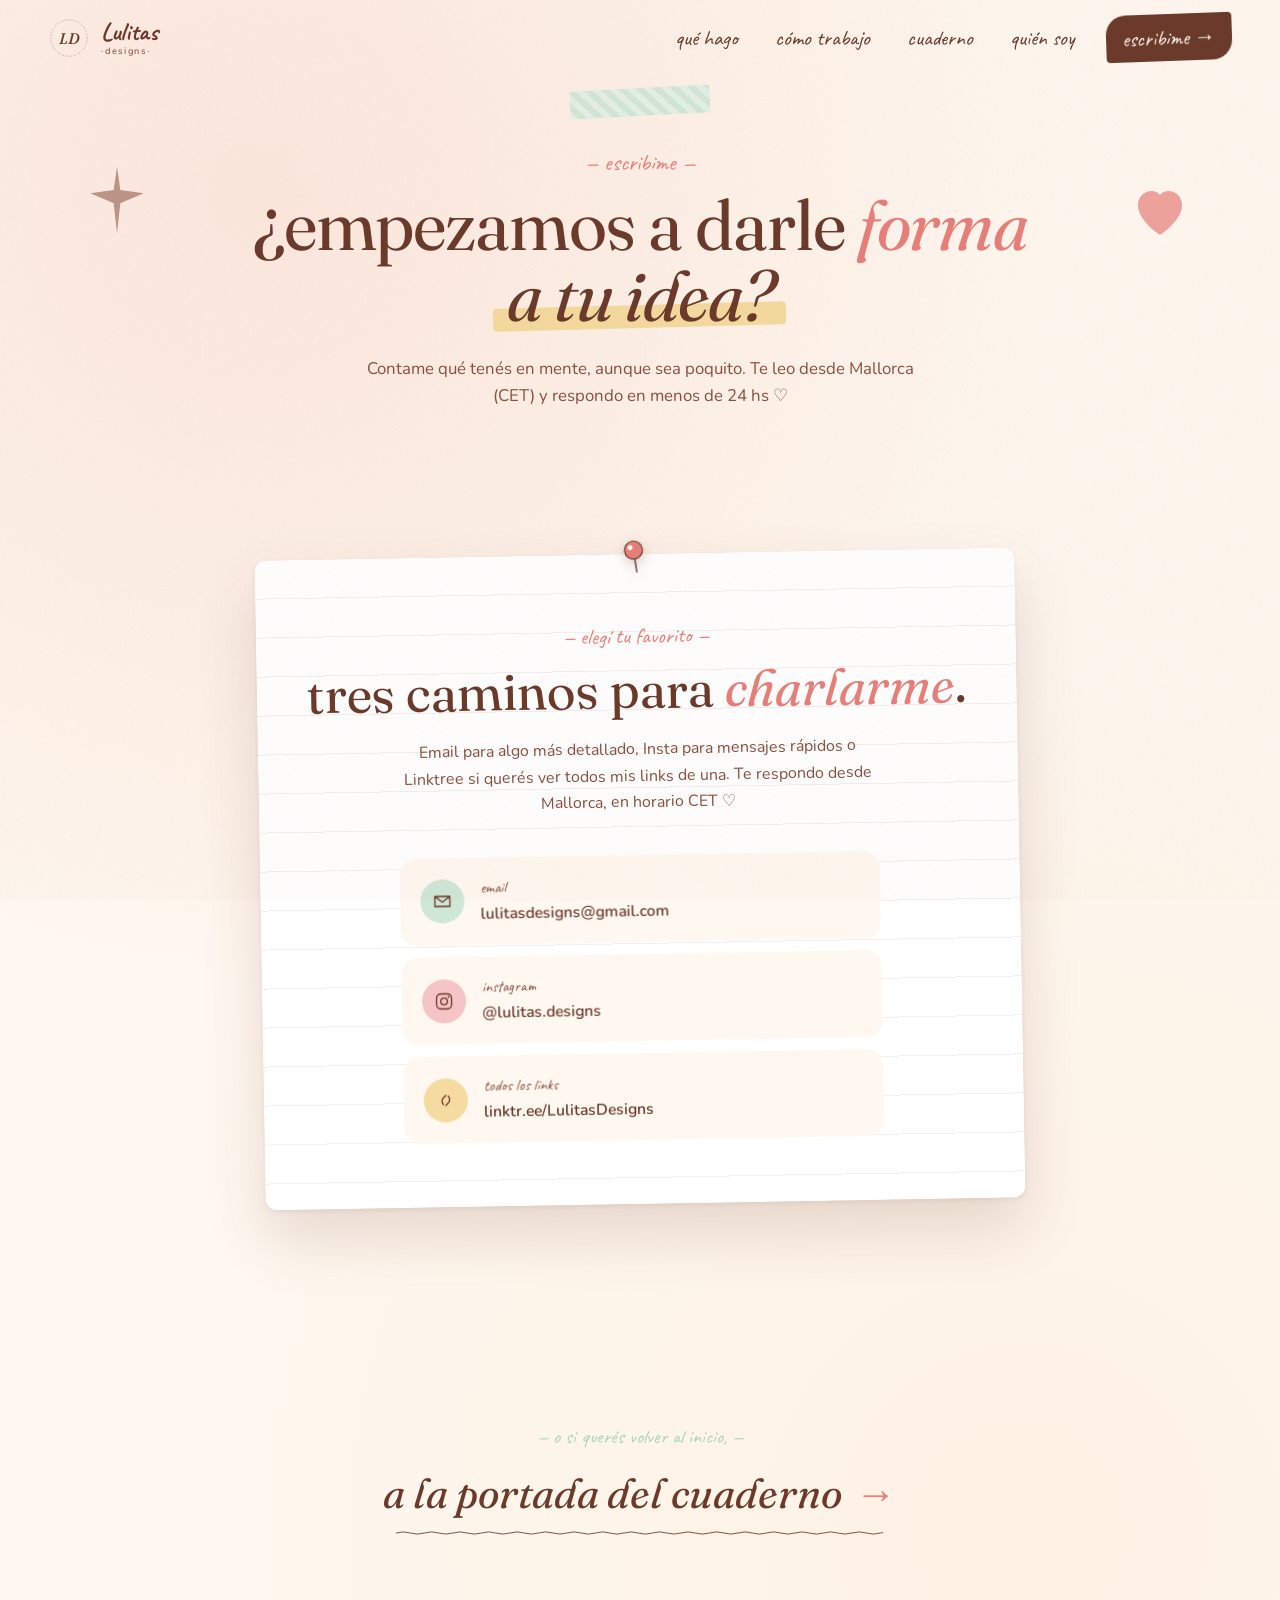
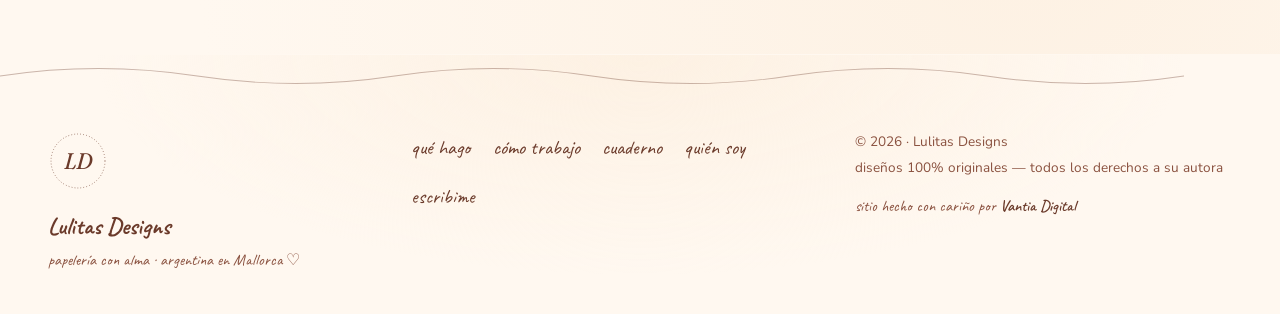
==== commit 39039527: "Adapt: argentina viviendo en Mallorca — nuevos productos Reposicionamiento de marca: Patricia es arg" ====
--- a/pages/contacto.html
+++ b/pages/contacto.html
@@ -83,8 +83,8 @@
         <span class="hl">a tu idea?</span>
       </h1>
       <p class="ph-sub">
-        Contame qué tenés en mente, aunque sea poquito.
-        Te respondo en menos de 24 hs ♡
+        Contame qué tenés en mente, aunque sea poquito. Te leo
+        desde Mallorca (CET) y respondo en menos de 24 hs ♡
       </p>
     </section>
 
@@ -105,7 +105,8 @@
         </h2>
         <p class="note-text">
           Email para algo más detallado, Insta para mensajes rápidos
-          o Linktree si querés ver todos mis links de una.
+          o Linktree si querés ver todos mis links de una. Te respondo
+          desde Mallorca, en horario CET ♡
         </p>
 
         <div class="note-channels">
@@ -163,7 +164,7 @@
           <circle cx="40" cy="40" r="36" fill="none" stroke="currentColor" stroke-width="1" stroke-dasharray="1 3"/>
           <text x="40" y="50" text-anchor="middle" font-family="Fraunces, serif" font-style="italic" font-size="30" fill="currentColor">LD</text>
         </svg>
-        <p><em>Lulitas Designs</em><br/><span>papelería con alma · desde AR ♡</span></p>
+        <p><em>Lulitas Designs</em><br/><span>papelería con alma · argentina en Mallorca ♡</span></p>
       </div>
       <nav class="footer-nav">
         <a href="servicios.html">qué hago</a>
@@ -175,7 +176,7 @@
       <div class="footer-meta">
         <p>© <span id="year">2026</span> · Lulitas Designs</p>
         <p>diseños 100% originales — todos los derechos a su autora</p>
-        <p class="footer-sig">sitio hecho con cariño por <a href="#" rel="noopener">Vantia Digital</a></p>
+        <p class="footer-sig">sitio hecho con cariño por <a href="https://www.vantia.digital/" rel="noopener noreferrer" class="vantia-link">Vantia Digital</a></p>
       </div>
     </div>
   </footer>
--- a/assets/css/main.css
+++ b/assets/css/main.css
@@ -1151,6 +1151,116 @@
 .footer-sig { margin-top: .6rem; font-family: var(--f-script); font-size: 1rem; }
 
 /* ============================================================
+   CATÁLOGO — secciones por categoría (cuaderno)
+   ============================================================ */
+.catalog-wrap {
+  max-width: var(--maxw); margin: 4rem auto 0;
+  padding: 0 var(--pad);
+}
+
+.catalog-intro {
+  text-align: center;
+  margin: 6rem auto 2rem;
+  max-width: 640px;
+}
+.catalog-intro .ci-eyebrow {
+  font-family: var(--f-script); font-size: 1.4rem;
+  color: var(--mint-deep); margin-bottom: .4rem;
+}
+.catalog-intro h2 {
+  font-family: var(--f-serif); font-weight: 400;
+  font-size: clamp(1.8rem, 4.4vw, 2.8rem);
+  color: var(--wine); line-height: 1.05;
+}
+.catalog-intro h2 em { font-style: italic; color: var(--pink-deep); }
+.catalog-intro p {
+  margin-top: 1rem; color: var(--wine-soft); font-size: 1rem;
+}
+
+.catalog-section {
+  margin: 4rem 0;
+}
+
+.catalog-section-head {
+  display: flex; align-items: baseline; gap: 1rem;
+  margin-bottom: 1.8rem;
+  padding-bottom: 1rem;
+  border-bottom: 1.5px dashed var(--blush-deep);
+  position: relative;
+}
+.catalog-section-head .cs-num {
+  font-family: var(--f-script); font-size: 1.5rem; color: var(--pink-deep);
+  flex-shrink: 0;
+}
+.catalog-section-head h3 {
+  font-family: var(--f-serif); font-style: italic; font-weight: 400;
+  font-size: clamp(1.5rem, 3.4vw, 2.2rem);
+  color: var(--wine); line-height: 1; flex: 1;
+}
+.catalog-section-head .cs-meta {
+  font-family: var(--f-script); font-size: 1.2rem; color: var(--wine-soft);
+  display: none;
+}
+@media (min-width: 700px) {
+  .catalog-section-head .cs-meta { display: inline; }
+}
+
+.catalog-grid {
+  display: grid;
+  grid-template-columns: repeat(auto-fit, minmax(220px, 1fr));
+  gap: 1rem;
+}
+
+.catalog-card {
+  position: relative;
+  background: var(--paper);
+  padding: 1.4rem 1.3rem 1.6rem;
+  border-radius: 12px;
+  border: 1.5px dashed rgba(107,58,42,.18);
+  transition: transform .35s var(--ease-snap), background .25s, border-color .25s, box-shadow .35s;
+  text-align: left;
+  display: flex; flex-direction: column;
+  min-height: 142px;
+}
+.catalog-card:hover {
+  background: #fff;
+  border-color: var(--wine);
+  transform: translateY(-3px) rotate(-.5deg);
+  box-shadow: 0 12px 26px rgba(107,58,42,.12);
+}
+
+.catalog-card .cc-ico {
+  display: inline-block;
+  font-family: var(--f-serif); font-style: italic; font-weight: 500;
+  font-size: 1.2rem; color: var(--blush-deep);
+  margin-bottom: .4rem;
+}
+
+.catalog-card h4 {
+  font-family: var(--f-script); font-size: 1.55rem;
+  color: var(--wine); font-weight: 700; line-height: 1.05;
+  margin-bottom: .35rem;
+}
+.catalog-card p {
+  font-size: .9rem; color: var(--wine-soft);
+  line-height: 1.45;
+}
+.catalog-card .cc-format {
+  margin-top: auto;
+  padding-top: .7rem;
+  font-size: .68rem; letter-spacing: .14em; text-transform: uppercase;
+  color: var(--pink-deep); font-weight: 600;
+}
+
+/* Variantes pastel para reforzar cada categoría */
+.cat-color-1 .catalog-card { background: linear-gradient(180deg, #fff 0%, var(--paper-warm) 100%); }
+.cat-color-2 .catalog-card { background: linear-gradient(180deg, #fff 0%, #fdebec 100%); }
+.cat-color-3 .catalog-card { background: linear-gradient(180deg, #fff 0%, #fdf3df 100%); }
+.cat-color-4 .catalog-card { background: linear-gradient(180deg, #fff 0%, #eef6ee 100%); }
+.cat-color-5 .catalog-card { background: linear-gradient(180deg, #fff 0%, #eef2f7 100%); }
+.cat-color-6 .catalog-card { background: linear-gradient(180deg, #fff 0%, #f4eef5 100%); }
+
+/* ============================================================
    PAGE HERO — cabecera de subpáginas
    ============================================================ */
 .page-hero {
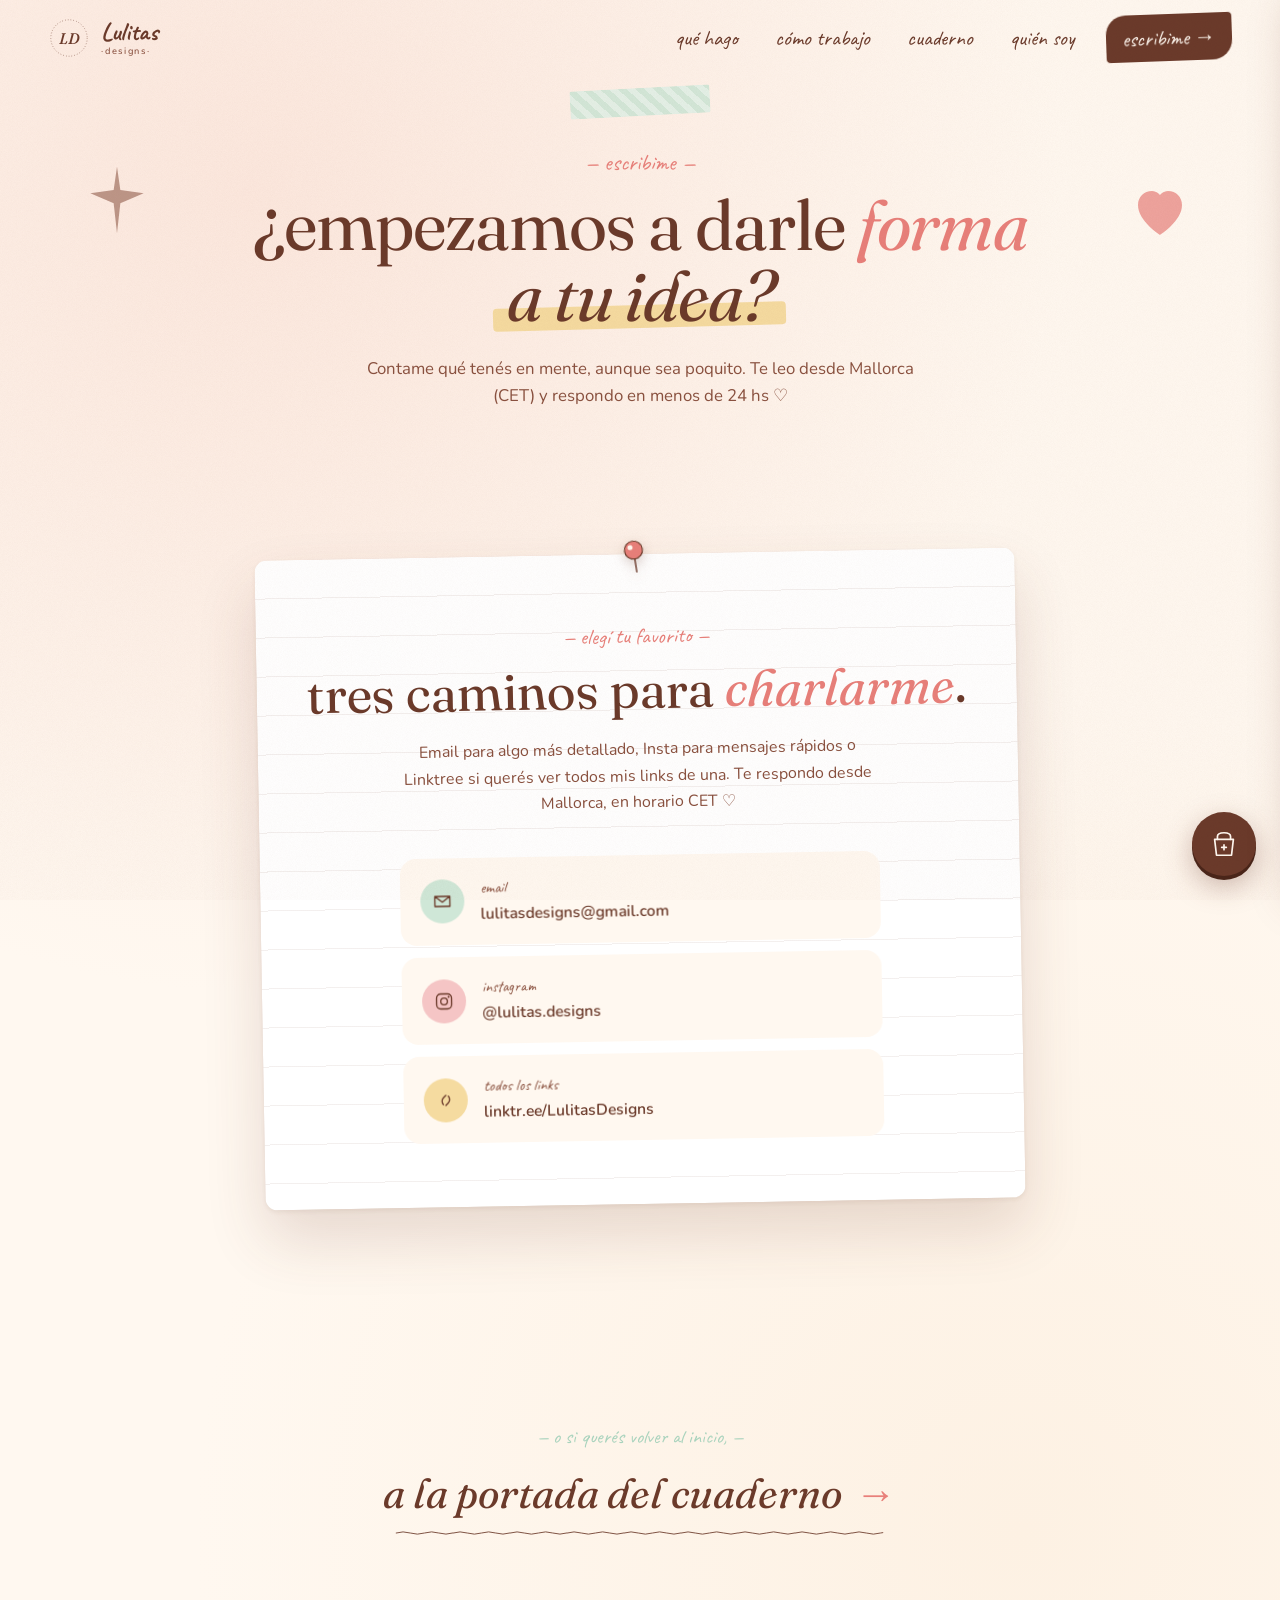
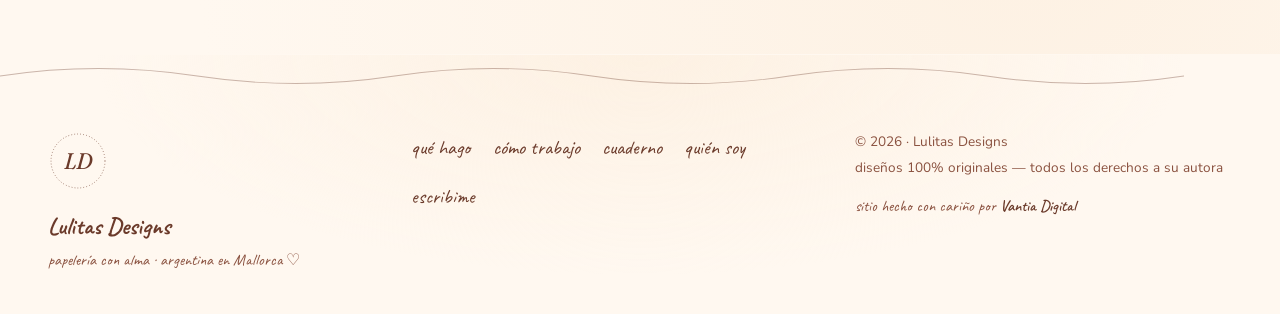
==== commit ba5f8b4f: "Feat: carrito de pedido + sistema de botones intuitivo Carrito (e-commerce-lite, sin backend): - ass" ====
--- a/pages/contacto.html
+++ b/pages/contacto.html
@@ -181,7 +181,53 @@
     </div>
   </footer>
 
+  <!-- ===== Carrito: FAB flotante + overlay + drawer ===== -->
+  <button class="cart-fab" id="cartFab" type="button" aria-label="Ver mi pedido">
+    <svg viewBox="0 0 32 32" aria-hidden="true">
+      <path d="M9 11 L9 8 Q9 4 16 4 Q23 4 23 8 L23 11" fill="none" stroke="currentColor" stroke-width="1.8" stroke-linecap="round"/>
+      <path d="M6 11 L26 11 L24 28 L8 28 Z" fill="none" stroke="currentColor" stroke-width="1.8" stroke-linejoin="round"/>
+      <path d="M16 17 L16 22 M13.5 19.5 L18.5 19.5" stroke="currentColor" stroke-width="1.8" stroke-linecap="round"/>
+    </svg>
+    <span class="cart-count" id="cartCount" hidden>0</span>
+  </button>
+
+  <div class="cart-overlay" id="cartOverlay" aria-hidden="true"></div>
+
+  <aside class="cart-drawer" id="cartDrawer" aria-hidden="true" aria-label="Tu pedido">
+    <header class="cart-head">
+      <h2>tu <em>pedido</em> ♡</h2>
+      <button class="cart-close" id="cartClose" type="button" aria-label="Cerrar pedido">×</button>
+    </header>
+    <div class="cart-body" id="cartBody"></div>
+    <div class="cart-foot">
+      <div class="cart-total">
+        <span class="cart-total-label">total</span>
+        <span class="cart-total-value" id="cartTotalValue">0 piezas</span>
+      </div>
+      <form class="cart-form" id="cartForm" novalidate>
+        <label>tu nombre
+          <input type="text" name="name" required autocomplete="name" placeholder="¿cómo te llamás?" />
+        </label>
+        <label>cómo te contacto
+          <input type="text" name="contact" placeholder="whatsapp, email o instagram" />
+        </label>
+        <label>algo más
+          <textarea name="notes" placeholder="contame fechas, cantidades, ideas..."></textarea>
+        </label>
+        <button type="submit" class="cart-submit" id="cartSubmit" disabled>
+          <svg viewBox="0 0 24 24" aria-hidden="true">
+            <path d="M3 6h18v12H3z M3 6l9 7 9-7" fill="none" stroke="currentColor" stroke-width="1.8" stroke-linejoin="round"/>
+          </svg>
+          enviar pedido por email
+        </button>
+        <button type="button" class="cart-clear" id="cartClear">vaciar pedido</button>
+        <p class="cart-note">Te abro el cliente de mail con todo armado.<br/>Vos revisás y mandás ♡</p>
+      </form>
+    </div>
+  </aside>
+
   <script src="../assets/js/main.js?v=3" defer></script>
   <script src="../assets/js/animations.js?v=3" defer></script>
+  <script src="../assets/js/cart.js?v=1" defer></script>
 </body>
 </html>
--- a/assets/css/main.css
+++ b/assets/css/main.css
@@ -1433,6 +1433,447 @@
 }
 
 /* ============================================================
+   BOTONES — sans-serif bold, contraste claro, inconfundibles
+   ============================================================ */
+.btn {
+  display: inline-flex; align-items: center; justify-content: center; gap: .55rem;
+  font-family: var(--f-sans);
+  font-weight: 700;
+  font-size: .95rem;
+  letter-spacing: .015em;
+  padding: .85rem 1.5rem;
+  border-radius: 14px;
+  cursor: pointer;
+  border: 2px solid transparent;
+  transition: transform .25s var(--ease-snap), background .25s, color .25s, box-shadow .25s, border-color .25s;
+  text-decoration: none;
+  line-height: 1;
+  white-space: nowrap;
+}
+.btn svg { width: 18px; height: 18px; flex-shrink: 0; }
+
+.btn-primary {
+  background: var(--wine);
+  color: var(--paper);
+  box-shadow: 0 4px 0 0 var(--ink), 0 8px 18px rgba(107,58,42,.18);
+}
+.btn-primary:hover {
+  background: var(--pink-deep);
+  transform: translateY(-2px);
+  box-shadow: 0 6px 0 0 var(--wine), 0 12px 22px rgba(107,58,42,.25);
+}
+.btn-primary:active {
+  transform: translateY(2px);
+  box-shadow: 0 2px 0 0 var(--ink), 0 4px 8px rgba(107,58,42,.18);
+}
+
+.btn-secondary {
+  background: var(--paper);
+  color: var(--wine);
+  border-color: var(--wine);
+  box-shadow: 0 2px 0 0 var(--wine);
+}
+.btn-secondary:hover {
+  background: var(--wine);
+  color: var(--paper);
+  transform: translateY(-2px);
+  box-shadow: 0 4px 0 0 var(--ink), 0 6px 14px rgba(107,58,42,.18);
+}
+
+.btn-big {
+  font-size: 1.05rem;
+  padding: 1rem 2rem;
+  border-radius: 16px;
+}
+
+/* Re-style del .btn-soft (hero CTA): mantengo la forma divertida con
+   sombra offset pero CAMBIO el font de Caveat a Nunito Bold para que
+   lea claramente como botón. El charm queda en la forma + entorno. */
+.btn-soft {
+  font-family: var(--f-sans) !important;
+  font-weight: 700 !important;
+  font-size: 1rem !important;
+  letter-spacing: .015em !important;
+  padding: .9rem 1.6rem !important;
+  text-transform: none;
+}
+
+/* === Botón "+ agregar" en cada producto ====================== */
+.btn-add {
+  font-family: var(--f-sans);
+  font-weight: 700;
+  font-size: .82rem;
+  letter-spacing: .025em;
+  text-transform: uppercase;
+  background: var(--wine);
+  color: var(--paper);
+  padding: .55rem .95rem;
+  border-radius: 10px;
+  cursor: pointer;
+  border: 0;
+  display: inline-flex; align-items: center; gap: .4rem;
+  transition: background .25s, transform .25s var(--ease-snap), box-shadow .25s;
+  box-shadow: 0 2px 0 0 var(--ink), 0 4px 10px rgba(107,58,42,.15);
+  white-space: nowrap;
+  line-height: 1;
+}
+.btn-add svg { width: 14px; height: 14px; }
+.btn-add:hover {
+  background: var(--pink-deep);
+  transform: translateY(-2px);
+  box-shadow: 0 4px 0 0 var(--wine), 0 6px 14px rgba(107,58,42,.22);
+}
+.btn-add:active {
+  transform: translateY(1px);
+  box-shadow: 0 1px 0 0 var(--ink), 0 2px 4px rgba(107,58,42,.15);
+}
+.btn-add.is-added {
+  background: var(--mint-deep);
+  color: var(--wine-deep);
+  pointer-events: none;
+  box-shadow: 0 2px 0 0 var(--wine), 0 4px 10px rgba(169,211,189,.4);
+}
+
+/* Card footer (cc-format + btn-add lado a lado) */
+.card-foot {
+  margin-top: auto;
+  padding-top: 1rem;
+  display: flex; align-items: center; justify-content: space-between;
+  gap: .6rem; flex-wrap: wrap;
+}
+.card-foot .cc-format {
+  margin-top: 0; padding-top: 0;
+}
+
+/* En tag-card (servicios) el btn va al final con margen */
+.tag-card > .btn-add {
+  align-self: flex-start;
+  margin-top: 1.2rem;
+}
+
+/* ============================================================
+   ORDER BANNER — "cómo funciona" en servicios + cuaderno
+   ============================================================ */
+.order-banner {
+  background: linear-gradient(180deg, var(--blush) 0%, var(--paper-warm) 100%);
+  border-top: 1.5px dashed var(--wine);
+  border-bottom: 1.5px dashed var(--wine);
+  padding: 1.6rem var(--pad);
+  text-align: center;
+  margin: 2rem auto 3rem;
+}
+.order-banner-title {
+  font-family: var(--f-script); font-size: 1.5rem;
+  color: var(--wine); margin-bottom: .9rem;
+  font-weight: 600;
+}
+.order-banner-title em { font-style: italic; color: var(--pink-deep); }
+.order-banner-steps {
+  display: flex; gap: 1.5rem 1.8rem; flex-wrap: wrap;
+  justify-content: center; align-items: center;
+  font-family: var(--f-sans); font-size: .92rem; font-weight: 500;
+  color: var(--wine);
+  max-width: 1100px; margin: 0 auto;
+}
+.order-banner-step {
+  display: inline-flex; align-items: center; gap: .55rem;
+}
+.order-banner-step .step-num {
+  display: inline-grid; place-items: center;
+  width: 28px; height: 28px; border-radius: 50%;
+  background: var(--wine); color: var(--paper);
+  font-family: var(--f-sans); font-weight: 700; font-size: .85rem;
+  flex-shrink: 0;
+}
+.order-banner-arrow {
+  color: var(--pink-deep); opacity: .7;
+  font-family: var(--f-serif); font-size: 1.3rem;
+}
+@media (max-width: 760px) {
+  .order-banner-steps { flex-direction: column; gap: .8rem; }
+  .order-banner-arrow { display: none; }
+}
+
+/* ============================================================
+   CART FAB — botón flotante siempre visible
+   ============================================================ */
+.cart-fab {
+  position: fixed;
+  bottom: 1.5rem; right: 1.5rem;
+  width: 64px; height: 64px;
+  border-radius: 50%;
+  background: var(--wine);
+  color: var(--paper);
+  display: grid; place-items: center;
+  cursor: pointer; border: 0;
+  box-shadow:
+    0 4px 0 0 var(--ink),
+    0 10px 28px rgba(107,58,42,.35);
+  z-index: 95;
+  transition: transform .3s var(--ease-snap), background .3s, box-shadow .3s;
+}
+.cart-fab svg { width: 30px; height: 30px; }
+.cart-fab:hover {
+  transform: translateY(-3px) scale(1.05);
+  background: var(--pink-deep);
+  box-shadow:
+    0 6px 0 0 var(--wine),
+    0 16px 32px rgba(107,58,42,.4);
+}
+.cart-fab:active {
+  transform: translateY(1px) scale(1);
+  box-shadow: 0 2px 0 0 var(--ink), 0 4px 12px rgba(107,58,42,.25);
+}
+.cart-fab.is-bumping {
+  animation: cart-bump .6s var(--ease-snap);
+}
+@keyframes cart-bump {
+  0%   { transform: scale(1); }
+  30%  { transform: scale(1.18); }
+  60%  { transform: scale(.95); }
+  100% { transform: scale(1); }
+}
+.cart-count {
+  position: absolute; top: -8px; right: -8px;
+  background: var(--pink-deep); color: var(--paper);
+  font-family: var(--f-sans); font-weight: 700;
+  min-width: 28px; height: 28px; border-radius: 14px;
+  padding: 0 8px;
+  display: grid; place-items: center;
+  font-size: .9rem; line-height: 1;
+  border: 3px solid var(--paper);
+  box-shadow: 0 2px 6px rgba(107,58,42,.25);
+}
+.cart-count[hidden] { display: none; }
+
+@media (max-width: 540px) {
+  .cart-fab { width: 56px; height: 56px; bottom: 1rem; right: 1rem; }
+  .cart-fab svg { width: 26px; height: 26px; }
+}
+
+/* ============================================================
+   CART OVERLAY + DRAWER
+   ============================================================ */
+.cart-overlay {
+  position: fixed; inset: 0;
+  background: rgba(61, 31, 23, .45);
+  backdrop-filter: blur(2px);
+  -webkit-backdrop-filter: blur(2px);
+  z-index: 105;
+  opacity: 0; visibility: hidden;
+  transition: opacity .35s var(--ease), visibility .35s;
+}
+.cart-overlay.is-open { opacity: 1; visibility: visible; }
+
+.cart-drawer {
+  position: fixed;
+  top: 0; right: 0; bottom: 0;
+  width: min(460px, 100vw);
+  background: var(--paper);
+  box-shadow: -10px 0 40px rgba(107,58,42,.25);
+  z-index: 110;
+  transform: translateX(105%);
+  transition: transform .4s var(--ease-snap);
+  display: flex; flex-direction: column;
+}
+.cart-drawer.is-open { transform: translateX(0); }
+
+.cart-head {
+  display: flex; align-items: center; justify-content: space-between;
+  padding: 1.4rem 1.5rem 1.2rem;
+  border-bottom: 1.5px dashed var(--blush-deep);
+  background: var(--paper);
+}
+.cart-head h2 {
+  font-family: var(--f-serif); font-style: italic; font-weight: 500;
+  font-size: 1.7rem; color: var(--wine);
+  letter-spacing: -.01em;
+}
+.cart-head h2 em {
+  font-style: normal; font-family: var(--f-script);
+  color: var(--pink-deep);
+}
+.cart-close {
+  width: 38px; height: 38px; border-radius: 50%;
+  background: var(--paper-warm); color: var(--wine);
+  font-size: 1.5rem; line-height: 1; cursor: pointer; border: 0;
+  display: grid; place-items: center;
+  transition: background .25s, transform .25s var(--ease-snap);
+}
+.cart-close:hover {
+  background: var(--blush-deep); color: var(--wine-deep);
+  transform: rotate(90deg);
+}
+
+.cart-body {
+  flex: 1;
+  overflow-y: auto;
+  padding: .5rem 1.5rem;
+}
+.cart-empty {
+  text-align: center;
+  padding: 3rem 1rem 2rem;
+}
+.cart-empty-icon {
+  font-size: 3rem; color: var(--blush-3);
+  display: block; margin-bottom: 1rem;
+}
+.cart-empty p {
+  font-family: var(--f-script); font-size: 1.3rem;
+  color: var(--wine-soft); line-height: 1.3;
+}
+
+.cart-item {
+  display: grid;
+  grid-template-columns: 1fr auto auto;
+  gap: .6rem 1rem;
+  align-items: center;
+  padding: 1rem 0;
+  border-bottom: 1px solid rgba(107,58,42,.1);
+}
+.cart-item:last-child { border-bottom: 0; }
+
+.cart-item-info { min-width: 0; }
+.cart-item-info h4 {
+  font-family: var(--f-serif); font-style: italic; font-weight: 500;
+  font-size: 1.1rem; color: var(--wine); line-height: 1.15;
+  margin-bottom: .25rem;
+  word-break: break-word;
+}
+.cart-item-cat {
+  display: inline-block;
+  font-family: var(--f-sans); font-size: .68rem;
+  letter-spacing: .14em; text-transform: uppercase;
+  color: var(--pink-deep); font-weight: 600;
+  margin-right: .5rem;
+}
+.cart-item-format {
+  font-family: var(--f-sans); font-size: .72rem;
+  color: var(--wine-soft);
+  display: inline-block;
+}
+
+.cart-item-qty {
+  display: flex; align-items: center; gap: .25rem;
+  background: var(--paper-warm);
+  border-radius: 999px;
+  padding: 3px;
+}
+.cart-item-qty button {
+  width: 28px; height: 28px; border-radius: 50%;
+  background: transparent; color: var(--wine);
+  font-size: 1.15rem; font-weight: 700; line-height: 1;
+  cursor: pointer; border: 0;
+  display: grid; place-items: center;
+  transition: background .2s, color .2s;
+}
+.cart-item-qty button:hover { background: var(--blush-deep); color: var(--wine-deep); }
+.cart-item-qty span {
+  min-width: 28px; text-align: center;
+  font-family: var(--f-sans); font-weight: 700; font-size: .95rem;
+  color: var(--wine);
+}
+
+.cart-item-remove {
+  width: 28px; height: 28px; border-radius: 50%;
+  background: transparent; color: var(--muted);
+  font-size: 1.3rem; line-height: 1; cursor: pointer; border: 0;
+  display: grid; place-items: center;
+  transition: background .2s, color .2s;
+}
+.cart-item-remove:hover { background: var(--blush); color: var(--pink-deep); }
+
+.cart-foot {
+  padding: 1.2rem 1.5rem;
+  background: var(--paper-warm);
+  border-top: 1.5px dashed var(--blush-deep);
+  display: flex; flex-direction: column; gap: .75rem;
+  max-height: 60vh; overflow-y: auto;
+}
+.cart-total {
+  display: flex; justify-content: space-between; align-items: baseline;
+  padding-bottom: .8rem;
+  border-bottom: 1px dashed rgba(107,58,42,.2);
+  margin-bottom: .3rem;
+}
+.cart-total-label {
+  font-family: var(--f-sans); font-size: .75rem; letter-spacing: .14em;
+  text-transform: uppercase; color: var(--wine-soft); font-weight: 600;
+}
+.cart-total-value {
+  font-family: var(--f-serif); font-style: italic; font-weight: 500;
+  font-size: 1.4rem; color: var(--wine);
+}
+
+.cart-form label {
+  display: flex; flex-direction: column; gap: .3rem;
+  font-family: var(--f-sans); font-weight: 600; font-size: .82rem;
+  color: var(--wine-soft);
+  letter-spacing: .03em;
+  text-transform: uppercase;
+}
+.cart-form input,
+.cart-form textarea {
+  font-family: var(--f-sans); font-size: .95rem; font-weight: 400;
+  padding: .65rem .85rem;
+  background: var(--paper);
+  border: 1.5px solid rgba(107,58,42,.2);
+  border-radius: 10px;
+  color: var(--wine);
+  text-transform: none;
+  letter-spacing: 0;
+}
+.cart-form input::placeholder,
+.cart-form textarea::placeholder {
+  color: var(--muted); font-style: italic;
+}
+.cart-form input:focus,
+.cart-form textarea:focus {
+  outline: none;
+  border-color: var(--wine);
+  box-shadow: 0 0 0 3px var(--blush);
+}
+.cart-form textarea { min-height: 70px; resize: vertical; }
+
+.cart-submit {
+  margin-top: .4rem;
+  font-family: var(--f-sans); font-weight: 700; font-size: 1rem;
+  letter-spacing: .02em;
+  background: var(--wine); color: var(--paper);
+  padding: .95rem 1.4rem;
+  border-radius: 14px;
+  cursor: pointer; border: 0;
+  display: inline-flex; align-items: center; justify-content: center; gap: .55rem;
+  box-shadow: 0 4px 0 0 var(--ink), 0 8px 18px rgba(107,58,42,.2);
+  transition: background .25s, transform .25s var(--ease-snap), box-shadow .25s;
+}
+.cart-submit svg { width: 18px; height: 18px; }
+.cart-submit:hover:not(:disabled) {
+  background: var(--pink-deep);
+  transform: translateY(-2px);
+  box-shadow: 0 6px 0 0 var(--wine), 0 12px 22px rgba(107,58,42,.28);
+}
+.cart-submit:disabled {
+  opacity: .45; cursor: not-allowed;
+  box-shadow: 0 2px 0 0 var(--ink);
+}
+.cart-clear {
+  font-family: var(--f-sans); font-size: .78rem; font-weight: 600;
+  color: var(--muted); background: transparent; border: 0; cursor: pointer;
+  text-decoration: underline; text-underline-offset: 3px;
+  align-self: center;
+  letter-spacing: .03em;
+  transition: color .25s;
+}
+.cart-clear:hover { color: var(--pink-deep); }
+.cart-note {
+  font-family: var(--f-script); font-size: .98rem;
+  color: var(--wine-soft); text-align: center;
+  line-height: 1.35;
+  padding-top: .3rem;
+}
+
+/* ============================================================
    Accessibility focus + print
    ============================================================ */
 a:focus-visible, button:focus-visible {
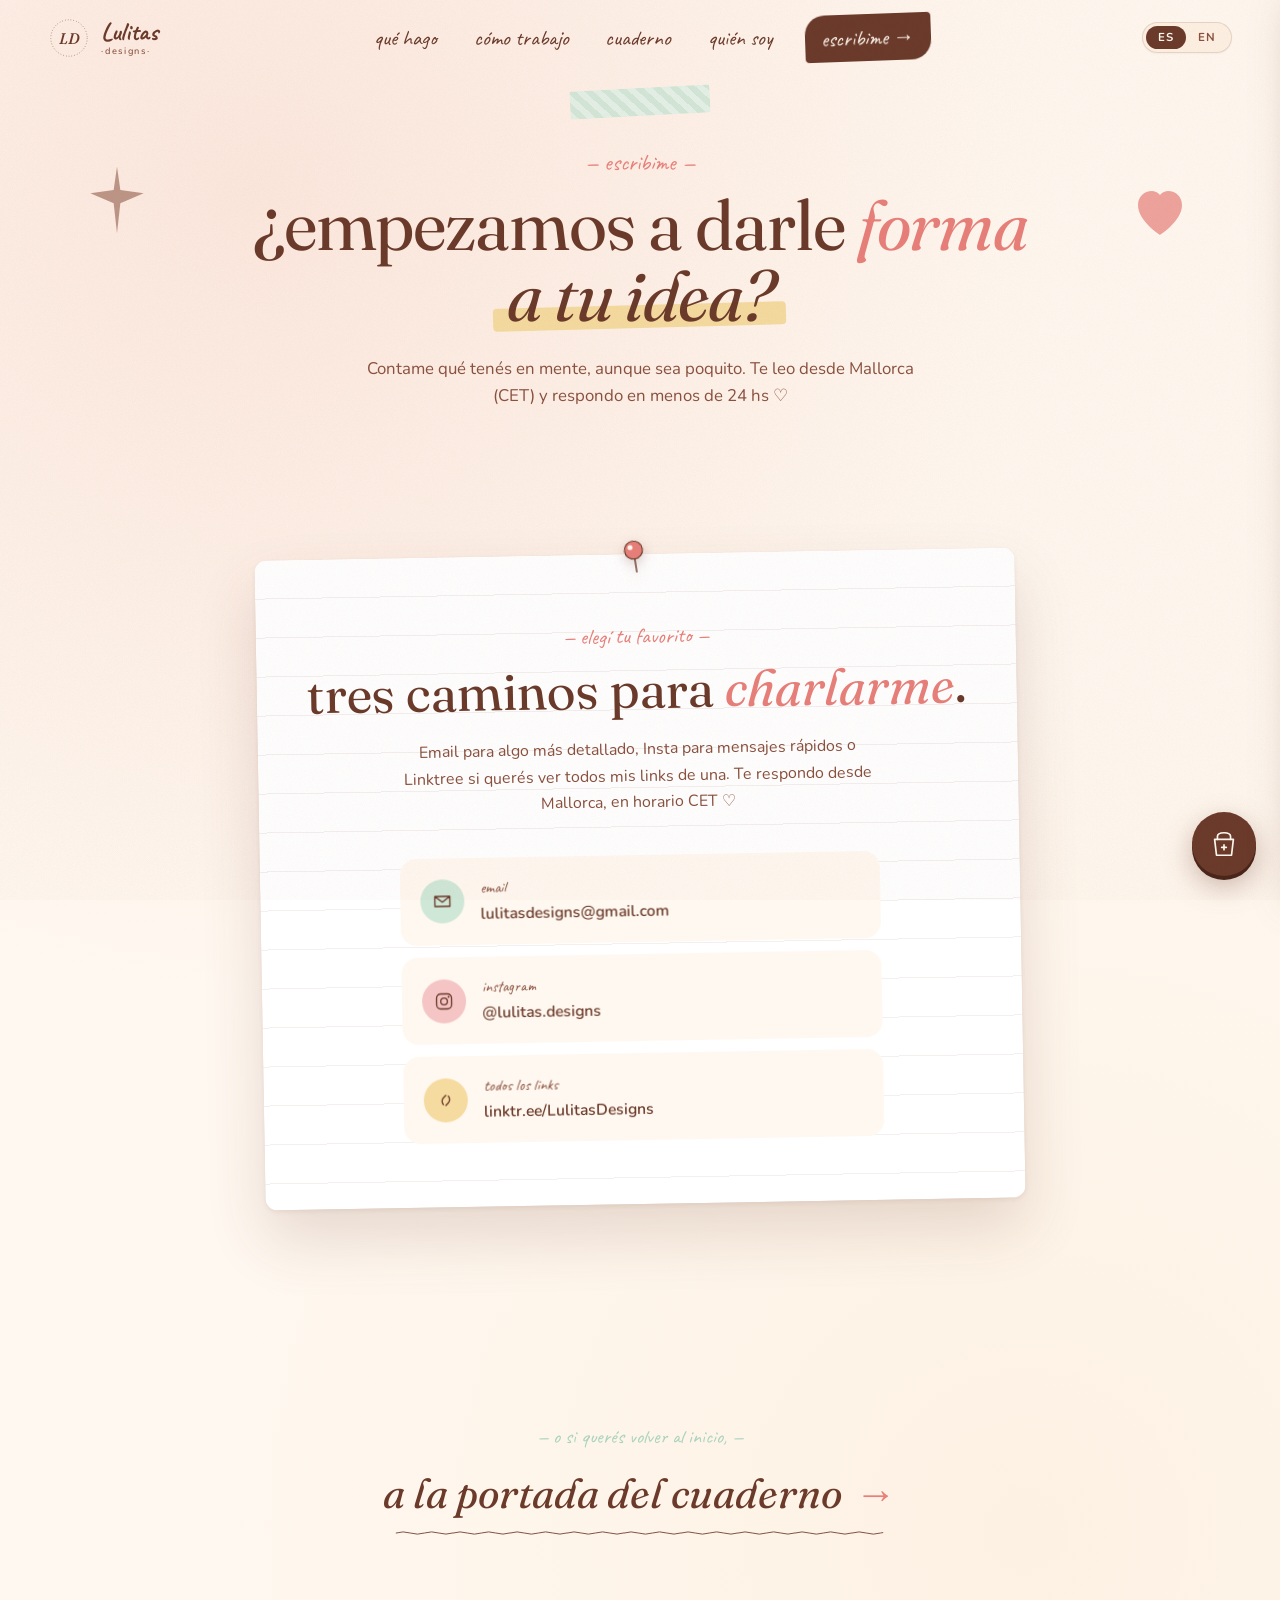
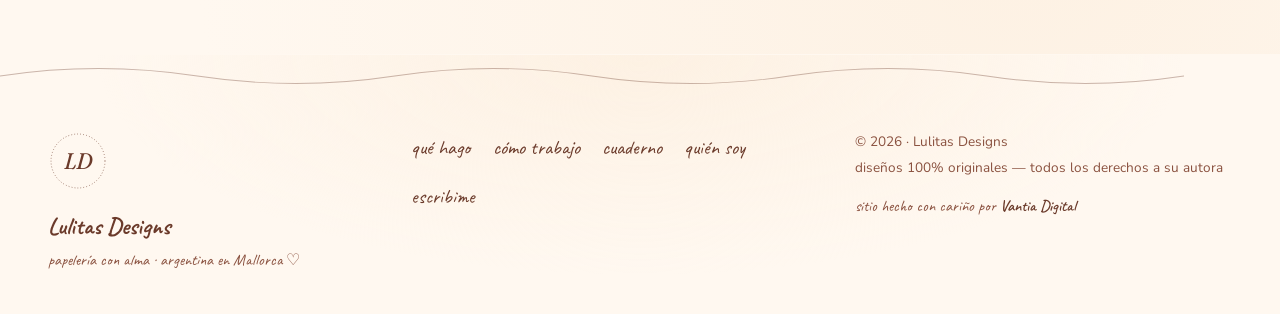
==== commit 7704d292: "Feat: sitio bilingüe ES/EN con toggle persistente Sistema i18n liviano + sin build: - assets/js/i18n" ====
--- a/pages/contacto.html
+++ b/pages/contacto.html
@@ -23,7 +23,7 @@
         <text x="32" y="32" text-anchor="middle" font-family="Fraunces, serif" font-style="italic" font-size="14" fill="#6b3a2a">LD</text>
       </svg>
     </div>
-    <span class="loader-text">un momentito ♡</span>
+    <span class="loader-text" data-en="one sec ♡">un momentito ♡</span>
   </div>
 
   <header class="nav" id="nav">
@@ -40,30 +40,36 @@
       </span>
     </a>
 
-    <nav class="nav-links" aria-label="Navegación principal">
-      <a href="servicios.html">qué hago</a>
-      <a href="proceso.html">cómo trabajo</a>
-      <a href="portfolio.html">cuaderno</a>
-      <a href="sobre.html">quién soy</a>
-      <a href="contacto.html" class="nav-link-cta">escribime →</a>
+    <nav class="nav-links" aria-label="Navegación principal" data-en-aria-label="Main navigation">
+      <a href="servicios.html" data-en="what I do">qué hago</a>
+      <a href="proceso.html" data-en="how I work">cómo trabajo</a>
+      <a href="portfolio.html" data-en="notebook">cuaderno</a>
+      <a href="sobre.html" data-en="about me">quién soy</a>
+      <a href="contacto.html" class="nav-link-cta" data-en="say hello →">escribime →</a>
     </nav>
 
-    <button class="nav-burger" id="navBurger" aria-label="Abrir menú" aria-expanded="false">
-      <span></span><span></span><span></span>
-    </button>
+    <div class="nav-end">
+      <div class="lang-toggle" role="group" aria-label="Idioma" data-en-aria-label="Language">
+        <button class="lang-btn is-active" type="button" data-lang="es" aria-pressed="true">ES</button>
+        <button class="lang-btn" type="button" data-lang="en" aria-pressed="false">EN</button>
+      </div>
+      <button class="nav-burger" id="navBurger" aria-label="Abrir menú" data-en-aria-label="Open menu" aria-expanded="false">
+        <span></span><span></span><span></span>
+      </button>
+    </div>
   </header>
 
   <div class="drawer" id="drawer" aria-hidden="true">
     <nav class="drawer-links">
-      <a href="servicios.html">qué hago</a>
-      <a href="proceso.html">cómo trabajo</a>
-      <a href="portfolio.html">cuaderno</a>
-      <a href="sobre.html">quién soy</a>
-      <a href="contacto.html">escribime ♡</a>
+      <a href="servicios.html" data-en="what I do">qué hago</a>
+      <a href="proceso.html" data-en="how I work">cómo trabajo</a>
+      <a href="portfolio.html" data-en="notebook">cuaderno</a>
+      <a href="sobre.html" data-en="about me">quién soy</a>
+      <a href="contacto.html" data-en="say hello ♡">escribime ♡</a>
     </nav>
     <div class="drawer-foot">
       <a href="https://www.instagram.com/lulitas.designs/" target="_blank" rel="noopener">@lulitas.designs</a>
-      <a href="mailto:lulitasdesigns@gmail.com">email</a>
+      <a href="mailto:lulitasdesigns@gmail.com" data-en="email">email</a>
     </div>
   </div>
 
@@ -77,12 +83,12 @@
       <svg class="ph-doodle ph-doodle-2" viewBox="0 0 30 30" aria-hidden="true">
         <path d="M15 26s-11-7-11-15c0-4 3-7 7-7 2.5 0 4 2 4 2s1.5-2 4-2c4 0 7 3 7 7 0 8-11 15-11 15z" fill="currentColor"/>
       </svg>
-      <p class="ph-eyebrow">— escribime —</p>
-      <h1 class="ph-title">
+      <p class="ph-eyebrow" data-en="— say hello —">— escribime —</p>
+      <h1 class="ph-title" data-en="shall we start <em>shaping</em><br/><span class=&quot;hl&quot;>your idea?</span>">
         ¿empezamos a darle <em>forma</em><br/>
         <span class="hl">a tu idea?</span>
       </h1>
-      <p class="ph-sub">
+      <p class="ph-sub" data-en="Tell me what you have in mind, even just a little. I read from Mallorca (CET) and reply within 24 hrs ♡">
         Contame qué tenés en mente, aunque sea poquito. Te leo
         desde Mallorca (CET) y respondo en menos de 24 hs ♡
       </p>
@@ -99,11 +105,11 @@
           </svg>
         </span>
 
-        <p class="note-eyebrow">— elegí tu favorito —</p>
-        <h2 class="note-title">
+        <p class="note-eyebrow" data-en="— pick your favourite —">— elegí tu favorito —</p>
+        <h2 class="note-title" data-en="three ways to <em>chat with me</em>.">
           tres caminos para <em>charlarme</em>.
         </h2>
-        <p class="note-text">
+        <p class="note-text" data-en="Email for something more detailed, Insta for quick messages, or Linktree if you want all my links at once. I reply from Mallorca, in CET ♡">
           Email para algo más detallado, Insta para mensajes rápidos
           o Linktree si querés ver todos mis links de una. Te respondo
           desde Mallorca, en horario CET ♡
@@ -115,7 +121,7 @@
               <svg viewBox="0 0 24 24"><path d="M3 6h18v12H3z M3 6l9 7 9-7" fill="none" stroke="currentColor" stroke-width="1.6" stroke-linejoin="round"/></svg>
             </span>
             <div>
-              <span class="channel-label">email</span>
+              <span class="channel-label" data-en="email">email</span>
               <strong>lulitasdesigns@gmail.com</strong>
             </div>
           </a>
@@ -125,7 +131,7 @@
               <svg viewBox="0 0 24 24"><rect x="3" y="3" width="18" height="18" rx="5" fill="none" stroke="currentColor" stroke-width="1.6"/><circle cx="12" cy="12" r="4" fill="none" stroke="currentColor" stroke-width="1.6"/><circle cx="17.5" cy="6.5" r="1.2" fill="currentColor"/></svg>
             </span>
             <div>
-              <span class="channel-label">instagram</span>
+              <span class="channel-label" data-en="instagram">instagram</span>
               <strong>@lulitas.designs</strong>
             </div>
           </a>
@@ -135,7 +141,7 @@
               <svg viewBox="0 0 24 24"><path d="M9 17c-2-2-2-6 0-8l3-3M15 7c2 2 2 6 0 8l-3 3" fill="none" stroke="currentColor" stroke-width="1.6" stroke-linecap="round"/></svg>
             </span>
             <div>
-              <span class="channel-label">todos los links</span>
+              <span class="channel-label" data-en="all the links">todos los links</span>
               <strong>linktr.ee/LulitasDesigns</strong>
             </div>
           </a>
@@ -145,9 +151,9 @@
     </section>
 
     <section class="nextpage">
-      <p class="nextpage-eyebrow">— o si querés volver al inicio, —</p>
+      <p class="nextpage-eyebrow" data-en="— or if you'd like to go back, —">— o si querés volver al inicio, —</p>
       <a href="../index.html" class="nextpage-link">
-        a la portada del cuaderno <span class="arrow">→</span>
+        <span data-en="to the notebook cover">a la portada del cuaderno</span> <span class="arrow">→</span>
       </a>
     </section>
 
@@ -164,25 +170,25 @@
           <circle cx="40" cy="40" r="36" fill="none" stroke="currentColor" stroke-width="1" stroke-dasharray="1 3"/>
           <text x="40" y="50" text-anchor="middle" font-family="Fraunces, serif" font-style="italic" font-size="30" fill="currentColor">LD</text>
         </svg>
-        <p><em>Lulitas Designs</em><br/><span>papelería con alma · argentina en Mallorca ♡</span></p>
+        <p><em>Lulitas Designs</em><br/><span data-en="stationery with soul · Argentinian in Mallorca ♡">papelería con alma · argentina en Mallorca ♡</span></p>
       </div>
       <nav class="footer-nav">
-        <a href="servicios.html">qué hago</a>
-        <a href="proceso.html">cómo trabajo</a>
-        <a href="portfolio.html">cuaderno</a>
-        <a href="sobre.html">quién soy</a>
-        <a href="contacto.html">escribime</a>
+        <a href="servicios.html" data-en="what I do">qué hago</a>
+        <a href="proceso.html" data-en="how I work">cómo trabajo</a>
+        <a href="portfolio.html" data-en="notebook">cuaderno</a>
+        <a href="sobre.html" data-en="about me">quién soy</a>
+        <a href="contacto.html" data-en="say hello">escribime</a>
       </nav>
       <div class="footer-meta">
         <p>© <span id="year">2026</span> · Lulitas Designs</p>
-        <p>diseños 100% originales — todos los derechos a su autora</p>
-        <p class="footer-sig">sitio hecho con cariño por <a href="https://www.vantia.digital/" rel="noopener noreferrer" class="vantia-link">Vantia Digital</a></p>
+        <p data-en="100% original designs — all rights reserved by the artist">diseños 100% originales — todos los derechos a su autora</p>
+        <p class="footer-sig" data-en="site lovingly built by <a href=&quot;https://www.vantia.digital/&quot; rel=&quot;noopener noreferrer&quot; class=&quot;vantia-link&quot;>Vantia Digital</a>">sitio hecho con cariño por <a href="https://www.vantia.digital/" rel="noopener noreferrer" class="vantia-link">Vantia Digital</a></p>
       </div>
     </div>
   </footer>
 
   <!-- ===== Carrito: FAB flotante + overlay + drawer ===== -->
-  <button class="cart-fab" id="cartFab" type="button" aria-label="Ver mi pedido">
+  <button class="cart-fab" id="cartFab" type="button" aria-label="Ver mi pedido" data-en-aria-label="View my order">
     <svg viewBox="0 0 32 32" aria-hidden="true">
       <path d="M9 11 L9 8 Q9 4 16 4 Q23 4 23 8 L23 11" fill="none" stroke="currentColor" stroke-width="1.8" stroke-linecap="round"/>
       <path d="M6 11 L26 11 L24 28 L8 28 Z" fill="none" stroke="currentColor" stroke-width="1.8" stroke-linejoin="round"/>
@@ -193,41 +199,42 @@
 
   <div class="cart-overlay" id="cartOverlay" aria-hidden="true"></div>
 
-  <aside class="cart-drawer" id="cartDrawer" aria-hidden="true" aria-label="Tu pedido">
+  <aside class="cart-drawer" id="cartDrawer" aria-hidden="true" aria-label="Tu pedido" data-en-aria-label="Your order">
     <header class="cart-head">
-      <h2>tu <em>pedido</em> ♡</h2>
-      <button class="cart-close" id="cartClose" type="button" aria-label="Cerrar pedido">×</button>
+      <h2 data-en="your <em>order</em> ♡">tu <em>pedido</em> ♡</h2>
+      <button class="cart-close" id="cartClose" type="button" aria-label="Cerrar pedido" data-en-aria-label="Close order">×</button>
     </header>
     <div class="cart-body" id="cartBody"></div>
     <div class="cart-foot">
       <div class="cart-total">
-        <span class="cart-total-label">total</span>
+        <span class="cart-total-label" data-en="total">total</span>
         <span class="cart-total-value" id="cartTotalValue">0 piezas</span>
       </div>
       <form class="cart-form" id="cartForm" novalidate>
-        <label>tu nombre
-          <input type="text" name="name" required autocomplete="name" placeholder="¿cómo te llamás?" />
+        <label data-en="your name">tu nombre
+          <input type="text" name="name" required autocomplete="name" placeholder="¿cómo te llamás?" data-en-placeholder="what's your name?" />
         </label>
-        <label>cómo te contacto
-          <input type="text" name="contact" placeholder="whatsapp, email o instagram" />
+        <label data-en="how to reach you">cómo te contacto
+          <input type="text" name="contact" placeholder="whatsapp, email o instagram" data-en-placeholder="whatsapp, email or instagram" />
         </label>
-        <label>algo más
-          <textarea name="notes" placeholder="contame fechas, cantidades, ideas..."></textarea>
+        <label data-en="anything else">algo más
+          <textarea name="notes" placeholder="contame fechas, cantidades, ideas..." data-en-placeholder="dates, quantities, ideas..."></textarea>
         </label>
         <button type="submit" class="cart-submit" id="cartSubmit" disabled>
           <svg viewBox="0 0 24 24" aria-hidden="true">
             <path d="M3 6h18v12H3z M3 6l9 7 9-7" fill="none" stroke="currentColor" stroke-width="1.8" stroke-linejoin="round"/>
           </svg>
-          enviar pedido por email
+          <span data-en="send order by email">enviar pedido por email</span>
         </button>
-        <button type="button" class="cart-clear" id="cartClear">vaciar pedido</button>
-        <p class="cart-note">Te abro el cliente de mail con todo armado.<br/>Vos revisás y mandás ♡</p>
+        <button type="button" class="cart-clear" id="cartClear" data-en="clear order">vaciar pedido</button>
+        <p class="cart-note" data-en="I'll open your mail client with everything ready.<br/>You review &amp; send ♡">Te abro el cliente de mail con todo armado.<br/>Vos revisás y mandás ♡</p>
       </form>
     </div>
   </aside>
 
+  <script src="../assets/js/i18n.js?v=1" defer></script>
   <script src="../assets/js/main.js?v=3" defer></script>
   <script src="../assets/js/animations.js?v=3" defer></script>
-  <script src="../assets/js/cart.js?v=1" defer></script>
+  <script src="../assets/js/cart.js?v=2" defer></script>
 </body>
 </html>
--- a/assets/css/main.css
+++ b/assets/css/main.css
@@ -1431,6 +1431,44 @@
   box-shadow: 0 4px 10px rgba(107,58,42,.15);
   transform: rotate(8deg);
 }
+
+/* ============================================================
+   LANG TOGGLE — switch ES/EN en el nav
+   ============================================================ */
+.nav-end {
+  display: inline-flex;
+  align-items: center;
+  gap: .75rem;
+}
+
+.lang-toggle {
+  display: inline-flex;
+  background: var(--paper-warm);
+  border-radius: 999px;
+  padding: 3px;
+  border: 1px solid rgba(107,58,42,.15);
+  box-shadow: 0 1px 2px rgba(107,58,42,.05);
+}
+.lang-btn {
+  font-family: var(--f-sans);
+  font-weight: 700;
+  font-size: .72rem;
+  letter-spacing: .08em;
+  padding: .35rem .75rem;
+  border-radius: 999px;
+  cursor: pointer;
+  border: 0;
+  background: transparent;
+  color: var(--wine-soft);
+  transition: background .25s, color .25s, transform .2s var(--ease-snap);
+  line-height: 1;
+}
+.lang-btn:hover { color: var(--wine); transform: scale(1.04); }
+.lang-btn.is-active {
+  background: var(--wine);
+  color: var(--paper);
+}
+.lang-btn.is-active:hover { color: var(--paper); transform: scale(1); }
 
 /* ============================================================
    BOTONES — sans-serif bold, contraste claro, inconfundibles
